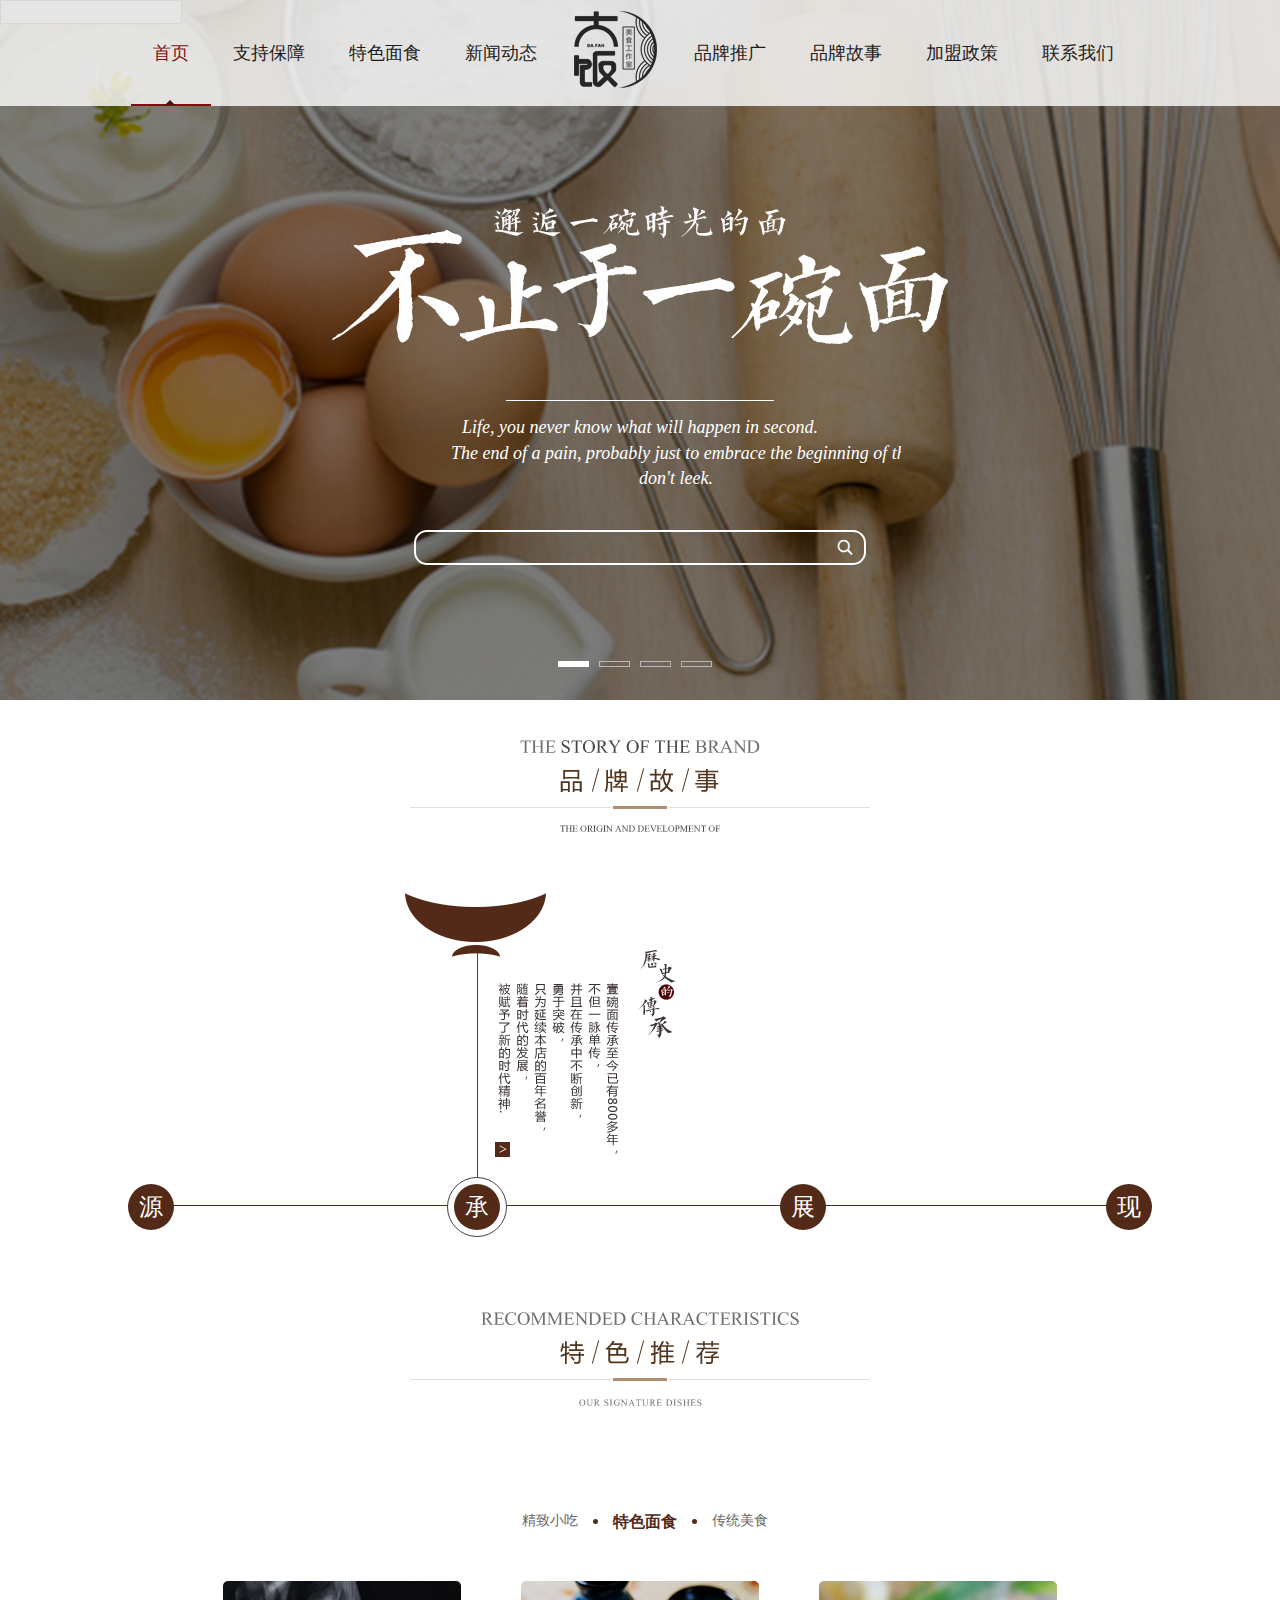
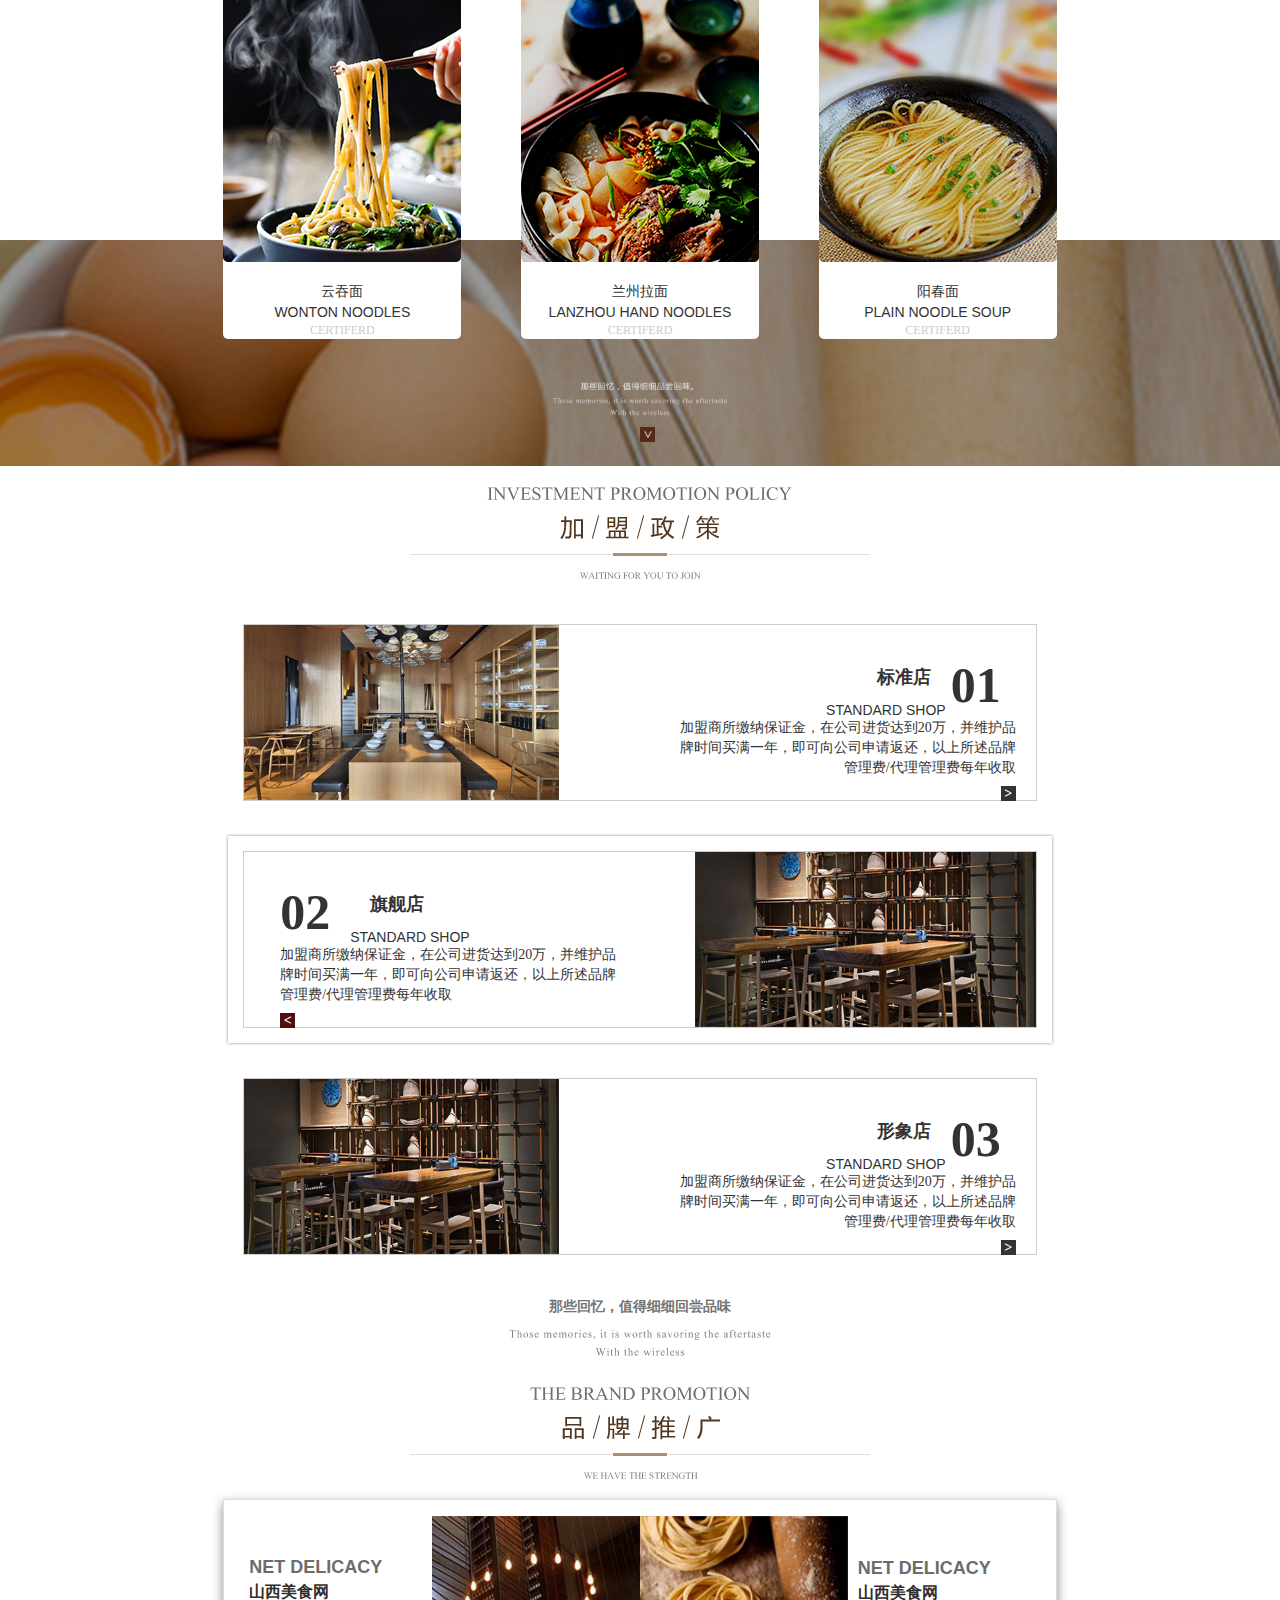
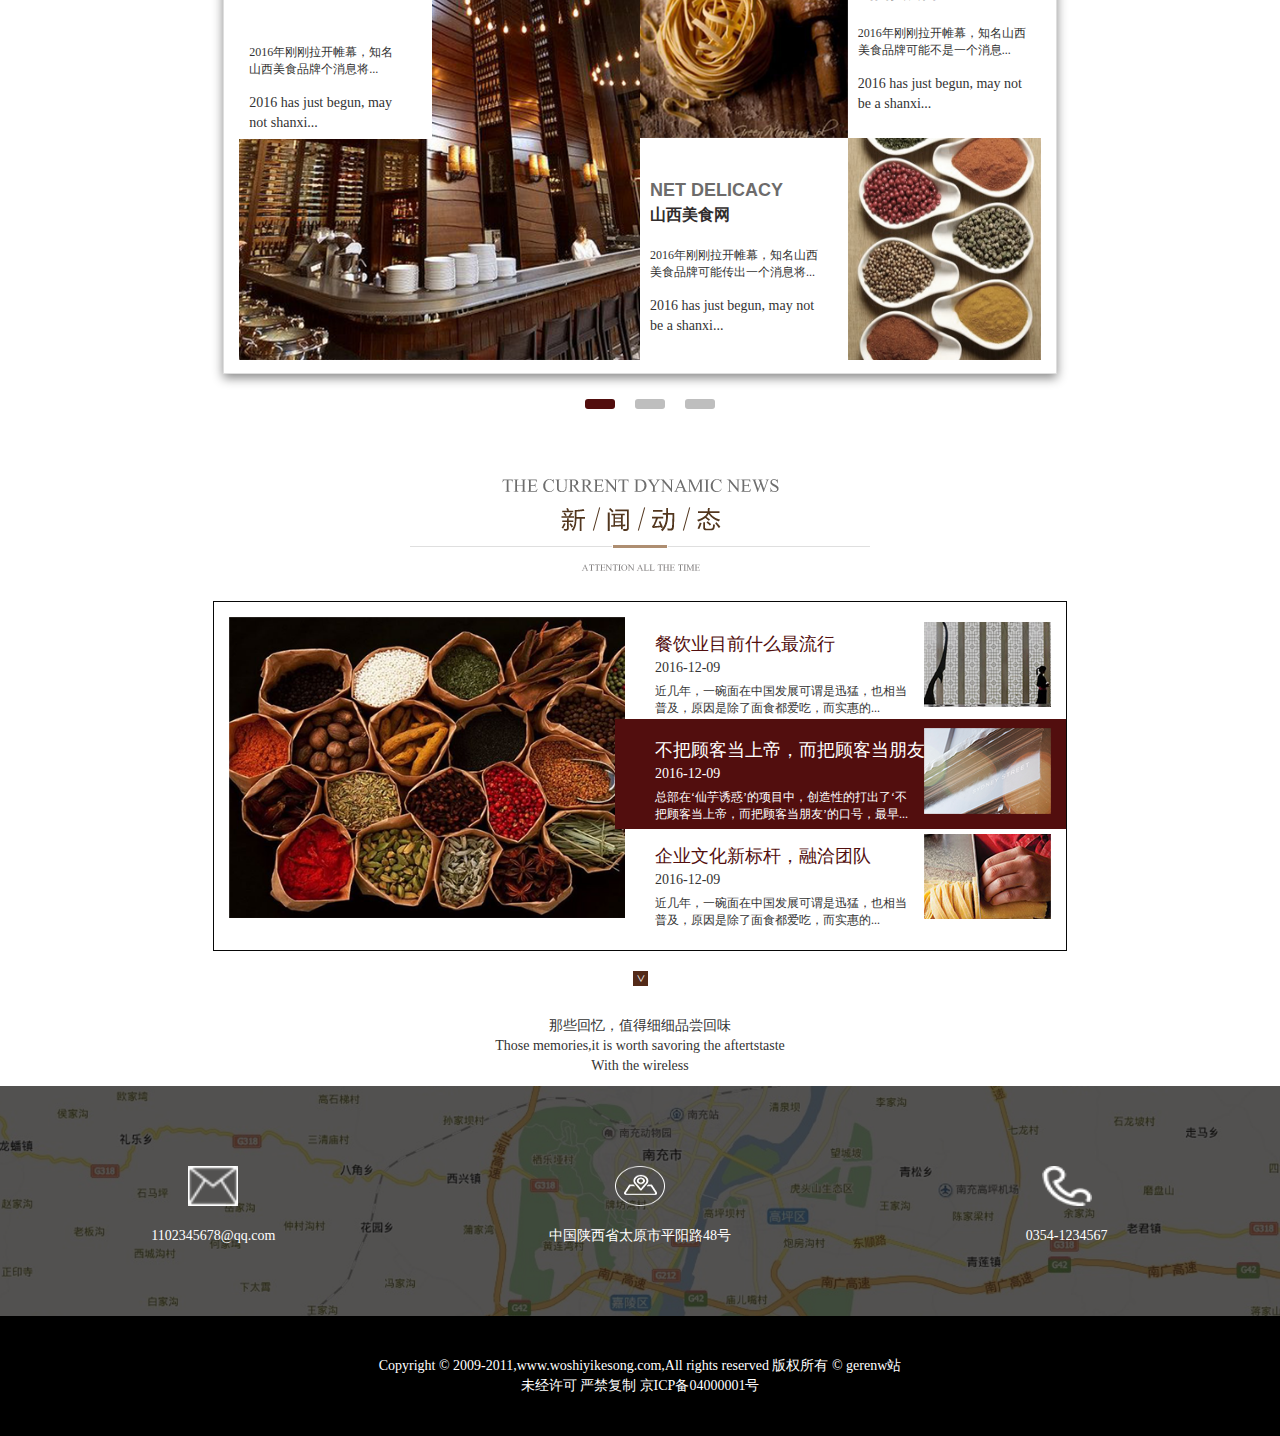
==== index.html @ 31bf8a3a "mm" ====
<!DOCTYPE html>
<html>
	<head>
		<meta charset="UTF-8">
		<title>首页</title>
		<link rel="stylesheet" href="css/bootstrap.css" />
		<link rel="stylesheet" href="css/common.css" />
		<link rel="stylesheet" href="css/qindex.css" />
		<script src='js/jquery.js'></script>
		<script src='js/bootstrap.js'></script>
		<script src='js/qindex.js'></script>
	</head>
	<body>
		<ul>
		    <li>
		        <a class="nav-div-a" href="javascript:;">首页</a>
		    </li>
		    <li>
		        <a class="nav-div-a"  href="javascript:;">支持保障</a>
		    </li>
		    <li>
		        <a href="l-tsms.html" class="nav-div-a" >特色面食</a>
		    </li>
		    <li>
		        <a class="nav-div-a" href="c-xwdt.html">新闻动态</a>
		    </li>
		    <li>
		        <a class="nav-div-a" href="javascript:;">品牌推广</a>
		    </li>
		    <li>
		        <a class="nav-div-a" href="l-ppgh.html">品牌故事</a>
		    </li>
		    <li>
		        <a class="nav-div-a" href="z-join.html">加盟政策</a>
		    </li>
		    <li>
		        <a class="nav-div-a" href="z-connect.html">联系我们</a>
		    </li>
		</ul>
		<div class="container-fluid">
		    <div class="container-fluid backg">
		        <div class="container">
		            <div class="row">
		                <div class="z-nav hidden-xs hidden-sm hidden-md col-lg-12">
		                    <a class="first" href="javascript:;">首页</a>
		                    <a href="javascript:;">支持保障</a>
		                    <a href="l-tsms.html">特色面食</a>
		                    <a href="c-xwdt.html">新闻动态</a>
		                    <img src="img/logo.png" alt=""/>
		                    <a href="javascript:;">品牌推广</a>
		                    <a href="l-ppgh.html">品牌故事</a>
		                    <a href="z-join.html">加盟政策</a>
		                    <a href="z-connect.html">联系我们</a>
		                    <div class="z-angle"></div>
		                </div>
		            </div>
		        </div>
		    </div>
		    <div class="container-fluid backgr hidden-lg">
		            <div class="row">
		                <div class="col-xs-2 col-sm-2 col-md-2 hidden-lg z-img-box">
		                    <img src="img/qbailogo.png" class=" z-nav-1">
		                </div>
		                <div class="col-xs-8 col-sm-8 col-md-8 hidden-lg dingwei" >
		                    <input class="z-nav-2" type="text">
		                    <span class="hidden-lg z-nav-g">&#xe759;</span>
		                </div>
		
		                <div class="col-xs-2 col-sm-2 col-md-2 hidden-lg z-nav-3">&#xe66b;</div>
		            </div>
		        <!--</div>-->
		    </div>
		    <div class="z-banner">
		        <a class="first-two tutu">
		            <!--<img class="qbanner1" src="img/qbanner1.png" alt=""/>-->
		            <div class="zhezhao"></div>
		            <img class="qxiehou" src="img/qxiehou.png" alt=""/>
		            <img class="qzi" src="img/qzi.png" alt=""/>
		            <div class="rect1"></div>
		            <pre class="english1">Life, you never know what will happen in second.
		The end of a pain, probably just to embrace the beginning of the next happiness. Rouzao plus
		don't leek.</pre>
		            <input type="text"/>
		            <span></span>
		        </a>
		        <a class="tutu">
		            <!--<img class="qbanner1" src="img/qbanner1.png" alt=""/>-->
		            <div class="zhezhao"></div>
		            <img class="qxiehou" src="img/qxiehou.png" alt=""/>
		            <img class="qzi" src="img/qzi.png" alt=""/>
		            <div class="rect1"></div>
		            <pre class="english1">Life, you never know what will happen in second.
		The end of a pain, probably just to embrace the beginning of the next happiness. Rouzao plus
		don't leek.</pre>
		        </a>
		        <a class="tutu">
		            <!--<img class="qbanner1" src="img/qbanner1.png" alt=""/>-->
		            <div class="zhezhao"></div>
		            <img class="qxiehou" src="img/qxiehou.png" alt=""/>
		            <img class="qzi" src="img/qzi.png" alt=""/>
		            <div class="rect1"></div>
		            <pre class="english1">Life, you never know what will happen in second.
		The end of a pain, probably just to embrace the beginning of the next happiness. Rouzao plus
		don't leek.</pre>
		        </a>
		        <a class="tutu">
		            <!--<img class="qbanner1" src="img/qbanner1.png" alt=""/>-->
		            <div class="zhezhao"></div>
		            <img class="qxiehou" src="img/qxiehou.png" alt=""/>
		            <img class="qzi" src="img/qzi.png" alt=""/>
		            <div class="rect1"></div>
		            <pre class="english1">Life, you never know what will happen in second.
		The end of a pain, probably just to embrace the beginning of the next happiness. Rouzao plus
		don't leek.</pre>
		        </a>
		        <div class=" hidden-xs hidden-sm hidden-md dingwei1" >
		            <input class="z-nav-4" type="text">
		            <span class=" z-nav-s">&#xe759;</span>
		        </div>
		        <a class="diandian">
		            <div class="first-one changtiao"></div>
		            <div class="changtiao"></div>
		            <div class="changtiao"></div>
		            <div class="changtiao"></div>
		        </a>
		    </div>
		</div>
		
		
		
		<div class="container-fluid">
			<div class="row">
				<div class="bg hidden-md hidden-sm hidden-xs">
					<img src="img/qkabg.png" alt="" />
				</div>
			</div>
			<div class="row">
				<div class="pingpai">
					<img src="img/qpingpai.png" alt="" />
					<div class="line"></div>
					<ul class='zi'>
						<li><span>源</span></li>
						<li class="first"><span>承</span></li>
						<li><span>展</span></li>
						<li id='two'><span>现</span></li>
					</ul>
					<ul class="smallzi">
						<li>
							<div></div>
							<p>起源</p>
						</li>
						<li class='first'>
							<div></div>
							<p>传承</p>
						</li>
						<li>
							<div></div>
							<p>发展</p>
						</li>
						<li id='oo'>
							<div></div>
							<p>现代</p>
						</li>
					</ul>
				</div>
			</div>
			<div class="row">
				<div class="tese col-lg-12 col-xs-12 col-md-12 col-sm-12 ">
					<img src="img/qtese.png" alt="" />
					<ul class='mian main1 col-xs-6 col-xs-offset-3 col-md-7 col-md-offset-3 col-sm-9 col-sm-offset-3 hidden-lg'>
						<li class='mm'>精致小吃</li>
						<li class='dd'></li>
						<li class='mm first'>特色面食</li>
						<li class='dd'></li>
						<li class='mm'>传统美食</li>
					</ul>
					<ul class='mian main2 hidden-md hidden-sm hidden-xs col-lg-5 col-lg-offset-4'>
						<li class='mm'>精致小吃</li>
						<li class='dd'></li>
						<li class='mm first'>特色面食</li>
						<li class='dd'></li>
						<li class='mm'>传统美食</li>
					</ul>
					<div class="row check check1 col-xs-12 col-md-12 col-sm-12 hidden-lg">
						<ul class='boxmian'>
							<li>
								<img src="img/qyang.png" alt="" />
								<p>阳春面</p>
								<p>PLAIN NOODLE SOUP</p>
								<p class='hidden-xs hidden-sm hidden-md'>CERTIFERD</p>
							</li>
							<li>
								<img src="img/qkapian2.png" alt="" />
								<p>兰州拉面</p>
								<p>LANZHOU HAND NOODLES</p>
								<p class='hidden-xs hidden-sm hidden-md'>CERTIFERD</p>
							</li>
							<li>
								<img src="img/qka3.png" alt="" />
								<p>云吞面</p>
								<p>WONTON NOODLES</p>
								<p class='hidden-xs hidden-sm hidden-md'>CERTIFERD</p>
							</li>
						</ul>
						<ul class='boxmian first'>
							<li>
								<img src="img/qka3.png" alt="" />
								<p>云吞面</p>
								<p>WONTON NOODLES</p>
								<p class='hidden-xs hidden-sm hidden-md'>CERTIFERD</p>
							</li>
							<li>
								<img src="img/qkapian2.png" alt="" />
								<p>兰州拉面</p>
								<p>LANZHOU HAND NOODLES</p>
								<p class='hidden-xs hidden-sm hidden-md'>CERTIFERD</p>
							</li>
							<li>
								<img src="img/qyang.png" alt="" />
								<p>阳春面</p>
								<p>PLAIN NOODLE SOUP</p>
								<p class='hidden-xs hidden-sm hidden-md'>CERTIFERD</p>
								
							</li>
						</ul>
						<ul class='boxmian'>
							<li>
								<img src="img/qkapian2.png" alt="" />
								<p>兰州拉面</p>
								<p>LANZHOU HAND NOODLES</p>
								<p class='hidden-xs hidden-sm hidden-md'>CERTIFERD</p>
							</li>
							<li>
								<img src="img/qyang.png" alt="" />
								<p>阳春面</p>
								<p>PLAIN NOODLE SOUP</p>
								<p class='hidden-xs hidden-sm hidden-md'>CERTIFERD</p>
								
							</li>
							<li>
								<img src="img/qka3.png" alt="" />
								<p>云吞面</p>
								<p>WONTON NOODLES</p>
								<p class='hidden-xs hidden-sm hidden-md'>CERTIFERD</p>
							</li>
						</ul>
					</div>
					<div class="row check check2 hidden-md hidden-sm hidden-xs col-lg-8 col-lg-offset-2">
						<ul class='boxmian'>
							<li>
								<img src="img/qyang.png" alt="" />
								<p>阳春面</p>
								<p>PLAIN NOODLE SOUP</p>
								<p class='hidden-xs hidden-sm hidden-md'>CERTIFERD</p>
							</li>
							<li>
								<img src="img/qkapian2.png" alt="" />
								<p>兰州拉面</p>
								<p>LANZHOU HAND NOODLES</p>
								<p class='hidden-xs hidden-sm hidden-md'>CERTIFERD</p>
							</li>
							<li>
								<img src="img/qka3.png" alt="" />
								<p>云吞面</p>
								<p>WONTON NOODLES</p>
								<p class='hidden-xs hidden-sm hidden-md'>CERTIFERD</p>
							</li>
						</ul>
						<ul class='boxmian first'>
							<li>
								<img src="img/qka3.png" alt="" />
								<p>云吞面</p>
								<p>WONTON NOODLES</p>
								<p class='hidden-xs hidden-sm hidden-md'>CERTIFERD</p>
							</li>
							<li>
								<img src="img/qkapian2.png" alt="" />
								<p>兰州拉面</p>
								<p>LANZHOU HAND NOODLES</p>
								<p class='hidden-xs hidden-sm hidden-md'>CERTIFERD</p>
							</li>
							<li>
								<img src="img/qyang.png" alt="" />
								<p>阳春面</p>
								<p>PLAIN NOODLE SOUP</p>
								<p class='hidden-xs hidden-sm hidden-md'>CERTIFERD</p>
								
							</li>
						</ul>
						<ul class='boxmian'>
							<li>
								<img src="img/qkapian2.png" alt="" />
								<p>兰州拉面</p>
								<p>LANZHOU HAND NOODLES</p>
								<p class='hidden-xs hidden-sm hidden-md'>CERTIFERD</p>
							</li>
							<li>
								<img src="img/qyang.png" alt="" />
								<p>阳春面</p>
								<p>PLAIN NOODLE SOUP</p>
								<p class='hidden-xs hidden-sm hidden-md'>CERTIFERD</p>
								
							</li>
							<li>
								<img src="img/qka3.png" alt="" />
								<p>云吞面</p>
								<p>WONTON NOODLES</p>
								<p class='hidden-xs hidden-sm hidden-md'>CERTIFERD</p>
							</li>
						</ul>
					</div>
					<a href="l-tsms.html" class="more more1 hidden-xs hidden-sm hidden-md">></a>
					<a href="l-tsms.html" class="more more2 hidden-lg">></a>
					<p class="hidden-lg pp">那些回忆，值得细细回尝品味</p>
					<img class="hidden-lg" src="img/qjiaying.png" alt="" />
				</div>
			</div>	
			<div class="row">
				<div class="jia">
					<img src="img/qjiamen.png" alt="" />
					<p class="hidden-lg">标准店 STANDADR SHOP</p>
					<div class="contianer-fluid hidden-lg imgbox1">
				        <img class="z-x-banner first-two" src="img/qjia3.png" alt=""/>
				        <img class="z-x-banner" src="img/qjia1.png" alt=""/>
				        <img class="z-x-banner" src="img/qjia2.png" alt=""/>
				        <img class="z-x-banner" src="img/qjia3.png" alt=""/>
				        <a class="diandian1">
				            <div class="first-one changtiao1"></div>
				            <div class="changtiao1"></div>
				            <div class="changtiao1"></div>
				            <div class="changtiao1"></div>
				        </a>
				    </div>
				    <ul class="box hidden-md hidden-sm hidden-xs col-lg-8 col-lg-offset-2">
				    	<li>
				    		<section>
				    			<img src="img/qjia1.png" alt=""  class="col-lg-5"/>
					    		<div class="col-lg-7">
					    			<span>01</span>
					    			<span>标准店</span>
					    			<span>STANDARD SHOP</span>
					    			<p>加盟商所缴纳保证金，在公司进货达到20万，并维护品牌时间买满一年，即可向公司申请返还，以上所述品牌管理费/代理管理费每年收取</p>
					    			<a href="z-join.html">></a>
					    		</div>
				    		</section>
				    		
				    	</li>
				    	<li class='first'>
				    		<section>
				    			<img src="img/qjia3.png" alt="" />
					    		<div>
					    			<span>02</span>
					    			<span>旗舰店</span>
					    			<span>STANDARD SHOP</span>
					    			<p>加盟商所缴纳保证金，在公司进货达到20万，并维护品牌时间买满一年，即可向公司申请返还，以上所述品牌管理费/代理管理费每年收取</p>
					    			<a href="z-join.html" id='aa'><</a>
					    		</div>
				    		</section>
				    		
				    		
				    	</li>
				    	<li>
				    		<section>
				    			<img src="img/qjia3.png" alt=""   class="col-lg-5"/>
					    		<div class="col-lg-7">
					    			<span>03</span>
					    			<span>形象店</span>
					    			<span>STANDARD SHOP</span>
					    			<p>加盟商所缴纳保证金，在公司进货达到20万，并维护品牌时间买满一年，即可向公司申请返还，以上所述品牌管理费/代理管理费每年收取</p>
					    			<a href="z-join.html">></a>
					    		</div>
				    		</section>
				    		
				    	</li>
				    </ul>
				    <p class="hidden-xs hidden-sm hidden-md pp">那些回忆，值得细细回尝品味</p>
					<img class="hidden-xs hidden-sm hidden-md" src="img/qjiaying.png" alt="" />
				</div>
			</div>
			<div class="row">
				<div class="tui col-xs-12 col-sm-12 col-md-12">
					<img src="img/qtuiguang.png" alt="" />
					<ul class="hidden-xs hidden-sm hidden-md col-lg-8 col-lg-offset-2 list">
						<li>
							<div class="meng first">
								<div class="one">
									<img src="img/qjia2.png" alt="" />
									<div>
										<span>NET DELICACY</span>
										<span>山西美食网</span>
										<p>2016年刚刚拉开帷幕，知名山西美食品牌个消息将...</p>
										<p>2016 has just begun, may not shanxi...</p>
									</div>
								</div>
								<ul class="two">
									<li>
										<img src="img/qping3.png" alt="" />
										<div>
											<span>NET DELICACY</span>
											<span>山西美食网</span>
											<p>2016年刚刚拉开帷幕，知名山西美食品牌可能不是一个消息...</p>
											<p>2016 has just begun, may not be a shanxi...</p>
										</div>
									</li>
									<li>
										<img src="img/qping2.png" alt="" />
										<div>
											<span>NET DELICACY</span>
											<span>山西美食网</span>
											<p>2016年刚刚拉开帷幕，知名山西美食品牌可能传出一个消息将...</p>
											<p>2016 has just begun, may not be a shanxi...</p>
										</div>
									</li>
								</ul>
							</div>
							<div class="meng">
								<div class="one">
									<img src="img/qping1.png" alt="" />
									<div>
										<span>NET DELICACY</span>
										<span>山西美食网</span>
										<p>2016年刚刚拉开帷幕，知名山西美食品牌面传出一个消...</p>
										<p>2016 has just begun, may not be shanxi...</p>
									</div>
								</div>
								<ul class="two">
									<li>
										<img src="img/qjia1.png" alt="" />
										<div>
											<span>NET DELICACY</span>
											<span>山西美食网</span>
											<p>2016年刚刚拉开帷幕，知名山西美食品牌可能不是一碗面山西美食能一碗面传出一...</p>
											<p>2016 has just begun, may not be a cuisinodles cuisine famous...</p>
										</div>
									</li>
									<li>
										<img src="img/qjia3.png" alt="" />
										<div>
											<span>NET DELICACY</span>
											<span>山西美食网</span>
											<p>2016年刚刚拉开帷幕，知名山西美食品牌可能不是一碗面传出一个消息一...</p>
											<p>2016 has just begun, may not be a cuisinodles shanxi famous...</p>
										</div>
									</li>
								</ul>
							</div>
							<div class="meng">
								<div class="one">
									<img src="img/qjia2.png" alt="" />
									<div>
										<span>NET DELICACY</span>
										<span>山西美食网</span>
										<p>2016年刚刚拉开帷幕，知名山西美食品牌个消息将...</p>
										<p>2016 has just begun, may not shanxi...</p>
									</div>
								</div>
								<ul class="two">
									<li>
										<img src="img/qping3.png" alt="" />
										<div>
											<span>NET DELICACY</span>
											<span>山西美食网</span>
											<p>2016年刚刚拉开帷幕，知名山西美食品牌可能不是一个消息...</p>
											<p>2016 has just begun, may not be a shanxi...</p>
										</div>
									</li>
									<li>
										<img src="img/qping2.png" alt="" />
										<div>
											<span>NET DELICACY</span>
											<span>山西美食网</span>
											<p>2016年刚刚拉开帷幕，知名山西美食品牌可能传出一个消息将...</p>
											<p>2016 has just begun, may not be a shanxi...</p>
										</div>
									</li>
								</ul>
							</div>
						</li>
					</ul>
					<ul class="circle hidden-xs hidden-sm hidden-md">
						<li class='first'></li>
						<li></li>
						<li></li>
					</ul>
					<ul class="mei hidden-lg">
						<li>
							<img src="img/qping1.png" alt="" />
							<span>NET DELICACY</span>
							<span>山西美食网</span>
							<p>2016年刚刚拉开帷幕，知名山西美食品牌可能不是一碗面传出一个消息将名山西美食品牌可能不是一碗面传出一名山西美食品牌可能不是一碗面传出一...</p>
							<p>2016 has just begun, may not be a noodles shanxi cuisine famousmay not be a noodles shanxi cuisine famousmay not be a noodles shanxi cuisine famous...</p>
						</li>
						<li>
							<img src="img/qping2.png" alt="" />
							<span>NET DELICACY</span>
							<span>山西美食网</span>
							<p>2016年刚刚拉开帷幕，知名山西美食品牌可能不是一碗面传出一个消息将名山西美食品牌可能不是一碗面传出一名山西美食品牌可能不是一碗面传出一...</p>
							<p>2016 has just begun, may not be a noodles shanxi cuisine famousmay not be a noodles shanxi cuisine famousmay not be a noodles shanxi cuisine famous...</p>
						</li>
						<li>
							<img src="img/qping3.png" alt="" />
							<span>NET DELICACY</span>
							<span>山西美食网</span>
							<p>2016年刚刚拉开帷幕，知名山西美食品牌可能不是一碗面传出一个消息将名山西美食品牌可能不是一碗面传出一名山西美食品牌可能不是一碗面传出一...</p>
							<p>2016 has just begun, may not be a noodles shanxi cuisine famous newsmay not be a noodles shanxi cuisine famous...</p>
						</li>
					</ul>
				</div>
			</div>
			<div class="row">
					<div class="xin">
						<img src="img/qxin.png" alt="" />
						<section class='hidden-xs hidden-sm hidden-md col-lg-8 col-lg-offset-2'>
							<img src="img/qxin1.png" alt="" class="col-lg-6" />
							<ul class="col-lg-6">
								<li>
									<p>餐饮业目前什么最流行</p>
									<span>2016-12-09</span>
									<p>近几年，一碗面在中国发展可谓是迅猛，也相当普及，原因是除了面食都爱吃，而实惠的...</p>
									<img src="img/qxin2.png" alt="" />
								</li>
								<li class='first'>
									<p>不把顾客当上帝，而把顾客当朋友</p>
									<span>2016-12-09</span>
									<p>总部在‘仙芋诱惑’的项目中，创造性的打出了‘不把顾客当上帝，而把顾客当朋友’的口号，最早...</p>
									<img src="img/qxin3.png" alt="" />
								</li>
								<li>
									<p>企业文化新标杆，融洽团队</p>
									<span>2016-12-09</span>
									<p>近几年，一碗面在中国发展可谓是迅猛，也相当普及，原因是除了面食都爱吃，而实惠的...</p>
									<img src="img/qxin4.png" alt="" />
								</li>
							</ul>
						</section>
						<a href="c-xwdt.html" class="more hidden-xs hidden-sm hidden-md">></a>
						<p class='hidden-xs hidden-sm hidden-md '>那些回忆，值得细细品尝回味</p>
						<p class='hidden-xs hidden-sm hidden-md '>Those memories,it is worth savoring the aftertstaste </p>
						<p class='hidden-xs hidden-sm hidden-md '>With the wireless</p>
						<span class='hidden-lg col-xs-12'>不把顾客当上帝，而把顾客当朋友</span>
						<div class="imgboxa hidden-lg col-xs-12">
							<img src="img/qxin2.png" alt="" class="col-xs-4">
							<img src="img/qxin3.png" alt="" class="col-xs-4"/>
							<img src="img/qxin4.png" alt="" class="col-xs-4"/>
						</div>
						<span class='hidden-lg'>查看更多<a href="c-xwdt.html">></a></span>
					</div>
				</div>
			<div class="row continer-fluid">
				<ul class="lianxi hidden-md hidden-sm hidden-xs">
					<li class='col-lg-4'>
						<img src="img/qyou.png" alt="" />
						<p>1102345678@qq.com</p>
					</li>
					<li class='col-lg-4'>
						<img src="img/qdixhi.png" alt="" />
						<p>中国陕西省太原市平阳路48号</p>
					</li>
					<li class='col-lg-4'>
						<img src="img/qdianhua.png" alt="" />
						<p>0354-1234567</p>
					</li>
				</ul>
				<ul class="lianxi hidden-lg bb">
					<li class='col-xs-12'>
						<img src="img/qyou.png" alt="" />
						<p>1102345678@qq.com</p>
					</li>
					<li class='col-xs-12'>
						<img src="img/qdixhi.png" alt="" />
						<p>中国陕西省太原市平阳路48号</p>
					</li>
					<li class='col-xs-12'>
						<img src="img/qdianhua.png" alt="" />
						<p>0354-1234567</p>
					</li>
				</ul>
			</div>
			<footer class="continer-fluid hidden-xs hidden-sm hidden-md">
			    <div class="row">
			        <div class="footer col-lg-12">
			            <p class="footer-bottom">Copyright © 2009-2011,www.woshiyikesong.com,All rights reserved  版权所有 © gerenw站</br>
			                未经许可 严禁复制   京ICP备04000001号
			            </p>
			        </div>
			    </div>
			</footer>
			<footer class="continer-fluid hidden-lg">
			    <div class="row">
			        <div class="footer col-xs-12 col-sm-12 col-md-12">
			            <p class="footer-bottom">Copyright © 2009-2011,www.woshiyikesong.com,All rights reserved  版权所有 ©</br>
			                gerenw站</br>
			                未经许可 严禁复制   京ICP备04000001号 </p>
			        </div>
			    </div>
			</footer>
		</div>
		
	</body>
</html>
---- css/common.css ----
body,ul,li,ol,h1,h2,h3,h4,h5,h6,p,pre,input,form,dl,dt,dd{
	margin: 0;
	padding: 0;
	list-style: none;
}
a {
	text-decoration: none;
}
* {
	box-sizing: border-box;
}
img{
	border: 0;
}
---- css/qindex.css ----
@charset "UTF-8";
* {
  font-family: "微软雅黑"; }

body > div:first-of-type {
  height: 700px; }

.backg {
  background: rgba(255, 255, 255, 0.8);
  position: absolute;
  left: 0;
  top: 0;
  z-index: 100;
  width: 100%; }

.z-nav {
  height: 106px;
  padding-left: 76px;
  padding-right: 76px;
  margin: 0 auto; }

.z-nav a {
  font-size: 18px;
  height: 106px;
  line-height: 106px;
  display: block;
  float: left;
  padding-left: 22px;
  padding-right: 22px;
  color: #1d1c1c; }

.z-nav a:first-child {
  color: #820e0e;
  border-bottom: 2px solid #820e0e;
  box-sizing: border-box; }

.z-nav a:hover {
  text-decoration: none;
  color: #820e0e;
  border-bottom: 2px solid #820e0e;
  box-sizing: border-box; }

.z-nav img {
  display: block;
  float: left;
  text-align: center;
  margin-top: 11px;
  padding-left: 15px;
  padding-right: 15px; }

.z-nav .z-angle {
  position: absolute;
  left: 110px;
  bottom: 1px;
  border: 5px solid transparent;
  border-bottom: 5px solid #520e0e; }

.z-banner {
  position: absolute;
  width: 100%;
  height: 700px;
  overflow: hidden;
  top: 0;
  left: 0; }

.z-banner .tutu {
  position: absolute;
  left: 0;
  top: 0;
  opacity: 0;
  transition: opacity .5s;
  width: 100%;
  height: 100%;
  display: block; }

.z-banner a:nth-child(1) {
  background-image: url(../img/qbanner1.png);
  background-size: cover;
  background-position: center center; }

.z-banner a:nth-child(2) {
  background-image: url(../img/qbanner2.png);
  background-size: cover;
  background-position: center center; }

.z-banner a:nth-child(3) {
  background-image: url(../img/qbanner3.png);
  background-size: cover;
  background-position: center center; }

.z-banner a:nth-child(4) {
  background-image: url(../img/qbanner4.png);
  background-size: cover;
  background-position: center center; }

.z-banner .first-two {
  opacity: 1; }

.z-banner .tutu .zhezhao {
  width: 100%;
  height: 100%;
  position: absolute;
  left: 0;
  top: 0;
  background: rgba(0, 0, 0, 0.5); }

.z-banner .tutu .qxiehou {
  position: absolute;
  left: 50%;
  top: 206px;
  margin-left: -146px; }

.z-banner .tutu .qzi {
  position: absolute;
  left: 50%;
  top: 230px;
  margin-left: -308px; }

.z-banner .tutu .rect1 {
  width: 268px;
  height: 1px;
  position: absolute;
  left: 50%;
  top: 400px;
  margin-left: -134px;
  background: white; }

.z-banner .tutu .english1 {
  width: 522px;
  height: auto;
  text-align: center;
  position: absolute;
  left: 50%;
  top: 415px;
  margin-left: -261px;
  color: white;
  font-family: "Kokila";
  background: transparent;
  border: 0;
  font-style: italic;
  font-size: 18px; }

.diandian {
  width: 164px;
  height: 6px;
  position: absolute;
  left: 50%;
  margin-left: -82px;
  bottom: 33px; }

.diandian .changtiao {
  width: 31px;
  height: 100%;
  float: left;
  margin-right: 10px;
  box-sizing: border-box;
  border: 1px solid #b9b9b9; }

.diandian .first-one {
  background: white;
  border: 0; }

@font-face {
  font-family: 'iconfont';
  src: url("iconfont.eot");
  src: url("../icon/iconfont.eot?#iefix") format("embedded-opentype"), url("../icon/iconfont.woff") format("woff"), url("../icon/iconfont.ttf") format("truetype"), url("../icon/iconfont.svg#iconfont") format("svg"); }

.backgr {
  background: rgba(0, 0, 0, 0.8);
  position: absolute;
  left: 0;
  top: 0;
  z-index: 100;
  width: 100%;
  height: 106px; }

.z-img-box {
  text-align: center; }

.z-nav-1 {
  width: 87px;
  height: 87px;
  margin-top: 10px;
  margin-right: 0px; }

.dingwei {
  position: relative;
  margin-top: 35px;
  height: 35px; }

.z-nav-2 {
  width: 100%;
  height: 100%;
  background: transparent;
  border-radius: 13px;
  outline: 0;
  border: 2px solid white; }

.z-nav-g {
  font-family: "iconfont";
  color: white;
  position: absolute;
  right: 27px;
  top: 8px;
  font-weight: bold; }

.z-nav-3 {
  font-family: "iconfont";
  color: white;
  font-size: 30px;
  font-weight: bold;
  margin-top: 35px;
  box-sizing: border-box;
  text-align: center;
  cursor: pointer; }

.dingwei1 {
  position: relative;
  left: 50%;
  top: 530px;
  width: 452px;
  margin-left: -226px; }

.z-nav-4 {
  width: 452px;
  height: 35px;
  background: transparent;
  border-radius: 13px;
  outline: 0;
  border: 2px solid white; }

.z-nav-s {
  font-family: "iconfont";
  color: white;
  position: absolute;
  right: 14px;
  top: 9px;
  font-weight: bold;
  z-index: 100; }

.buhuadong {
  width: 100%;
  height: 100%;
  overflow: hidden; }

body > ul {
  position: absolute;
  top: 106px;
  left: 0;
  width: 100%;
  height: 100%;
  background: rgba(0, 0, 0, 0.8);
  z-index: 1000;
  display: none;
  padding: 0 50px;
  box-sizing: border-box; }

body > ul > li {
  border-bottom: 1px solid #666;
  font-size: 12px;
  height: auto;
  overflow: hidden;
  opacity: 0;
  transform: scale(1.1);
  transition: opacity .35s ease-out,transform .35s ease-out; }

.chuxian {
  opacity: 1;
  transform: none; }

body > ul > li:nth-child(1) {
  transition-delay: 200ms; }

body > ul > li:nth-child(2) {
  transition-delay: 250ms; }

body > ul > li:nth-child(3) {
  transition-delay: 300ms; }

body > ul > li:nth-child(4) {
  transition-delay: 350ms; }

body > ul > li:nth-child(5) {
  transition-delay: 400ms; }

body > ul > li:nth-child(6) {
  transition-delay: 450ms; }

body > ul > li:nth-child(7) {
  transition-delay: 500ms; }

body > ul > li:nth-child(8) {
  transition-delay: 550ms; }

a[class="nav-div-a"] {
  padding: 0 10px;
  height: 44px;
  display: inline-block;
  color: white;
  font-size: 14px;
  line-height: 44px; }

.span {
  float: right;
  font-size: 20px; }

.pingpai {
  width: 100%;
  height: 502px;
  margin: 40px auto;
  position: relative; }
  .pingpai img:nth-child(1) {
    margin: 0 auto;
    display: block;
    margin-bottom: 105px; }
  .pingpai img:nth-child(2) {
    margin-left: 27.49%; }
  .pingpai img:nth-child(3) {
    margin-bottom: 50px;
    margin-left: 20px; }
  .pingpai .more {
    display: none; }
  .pingpai .line {
    width: 100%;
    height: 0;
    border-bottom: 1px solid #434343;
    position: absolute;
    top: 465px;
    left: 0;
    z-index: -5; }
  .pingpai .zi {
    display: none; }
  .pingpai > .smallzi {
    width: 80%;
    height: 90px;
    text-align: justify;
    position: absolute;
    top: 449px;
    left: 6.5%; }
    .pingpai > .smallzi > li {
      width: 30px;
      height: auto;
      display: inline-block;
      position: relative; }
      .pingpai > .smallzi > li > div {
        width: 30px;
        height: 30px;
        border-radius: 50%;
        background: #434343;
        z-index: 3; }
      .pingpai > .smallzi > li > p {
        width: 30px;
        color: #434343;
        font-size: 16px;
        font-weight: bold;
        text-align: center;
        padding-top: 5px; }
    .pingpai > .smallzi > li.first > div::before {
      content: "";
      display: block;
      width: 40px;
      height: 40px;
      border-radius: 50%;
      border: 1px solid #434343;
      position: absolute;
      top: -5px;
      left: -5px;
      background: #fff;
      z-index: -1; }
    .pingpai > .smallzi > li.first > div::after {
      content: "";
      display: block;
      width: 178px;
      height: 204px;
      position: absolute;
      bottom: 95px;
      left: 95%;
      background-image: url(../img/qlishi.png);
      background-size: cover;
      z-index: -1; }
    .pingpai > .smallzi li.first#oo > div::after {
      content: "";
      display: block;
      width: 178px;
      height: 204px;
      position: absolute;
      bottom: 80px;
      left: -576%;
      background-image: url(../img/qlishi.png);
      background-size: cover;
      z-index: -1; }
    .pingpai > .smallzi li.first::before {
      content: "";
      display: block;
      width: 141px;
      height: 64px;
      position: absolute;
      bottom: 300px;
      left: -182%;
      background-image: url(../img/qwan.png);
      background-size: cover;
      z-index: -1; }
    .pingpai > .smallzi li.first::after {
      content: "";
      display: block;
      width: 1px;
      height: 224px;
      position: absolute;
      bottom: 107%;
      left: 50%;
      background: #434343;
      z-index: -1; }
    .pingpai > .smallzi > #a2 {
      border-left: 5px solid #fff;
      border-right: 3px solid #fff;
      border-radius: 50%; }
  .pingpai > .smallzi::after {
    content: "";
    display: inline-block;
    width: 100%;
    font-size: 0; }

.tese {
  margin: 30px auto;
  height: 715px;
  position: relative; }
  .tese img:nth-child(1) {
    margin: 0 auto;
    display: block;
    margin-bottom: 105px; }
  .tese .more {
    display: block;
    width: 15px;
    height: 15px;
    background: #532A18;
    text-align: center;
    line-height: 15px;
    color: #fff;
    font-size: 14px;
    font-family: "宋体";
    position: absolute;
    bottom: -15px;
    left: 50%;
    transform: rotateZ(90deg); }
  .tese .more2 {
    top: 650px; }
  .tese p.hidden-lg.pp {
    width: 100%;
    color: #737373;
    position: absolute;
    bottom: 20px;
    left: 0;
    text-align: center;
    font-weight: bold; }
  .tese img.hidden-lg {
    display: block;
    margin: 0 auto;
    padding-top: 25px; }
  .tese > .mian {
    height: 30px;
    margin-bottom: 40px;
    padding-left: 70px; }
    .tese > .mian > li {
      width: auto;
      height: 100%;
      float: left;
      font-size: 24px;
      margin-right: 15px; }
    .tese > .mian .mm {
      color: #666; }
    .tese > .mian .dd {
      width: 5px;
      height: 5px;
      background: #532A18;
      border-radius: 50%;
      margin-top: 16px; }
    .tese > .mian > .first {
      font-size: 26px;
      color: #532A18;
      font-weight: bold; }
  .tese .main2 {
    padding-left: 90px; }
    .tese .main2 > li {
      font-size: 14px;
      margin-right: 15px; }
    .tese .main2 .mm {
      color: #666; }
    .tese .main2 .dd {
      width: 5px;
      height: 5px;
      background: #532A18;
      border-radius: 50%;
      margin-top: 8px; }
    .tese .main2 > .first {
      font-size: 16px;
      color: #532A18;
      font-weight: bold; }
  .tese .check {
    position: relative;
    height: 408px; }
    .tese .check .boxmian {
      display: none;
      width: 100%;
      height: auto;
      text-align: justify;
      position: absolute;
      top: 0;
      left: 0; }
      .tese .check .boxmian > li {
        display: inline-block;
        width: 238px;
        background: #fff;
        border-radius: 5px; }
        .tese .check .boxmian > li img {
          display: block;
          margin-bottom: 20px; }
        .tese .check .boxmian > li > p {
          width: 100%;
          text-align: center;
          color: #333; }
        .tese .check .boxmian > li > p:nth-of-type(2) {
          font-family: helvetica; }
        .tese .check .boxmian > li > p:nth-of-type(3) {
          font-size: 12px;
          color: #ccc; }
    .tese .check .boxmian::after {
      content: "";
      display: inline-block;
      width: 100%;
      font-size: 0; }
    .tese .check ul.boxmian.first {
      display: block; }
    .tese .check .more {
      display: block;
      width: 15px;
      height: 15px;
      background: #532A18;
      text-align: center;
      line-height: 15px;
      color: #fff;
      font-size: 14px;
      font-family: "宋体";
      transform: rotateZ(90deg);
      position: absolute;
      top: 716px;
      left: 49%;
      z-index: 5; }
  .tese .check.check1 p:first-of-type {
    font-weight: bold; }
  .tese .check.hidden-lg {
    margin: 0 auto; }

.jia {
  width: 100%;
  height: 860px;
  position: relative; }
  .jia > img:first-child {
    margin: 30px auto;
    display: block; }
  .jia .imgbox1 {
    position: absolute;
    width: 100%;
    height: 500px;
    overflow: hidden;
    top: 145px;
    left: 0;
    margin-top: 50px; }
  .jia .z-x-banner {
    position: absolute;
    left: 0;
    top: 0;
    opacity: 0;
    transition: opacity .5s;
    width: 100%;
    height: 100%;
    display: block; }
  .jia .imgbox1 .first-two {
    opacity: 1; }
  .jia .diandian1 {
    width: 164px;
    height: 6px;
    position: absolute;
    left: 50%;
    margin-left: -82px;
    bottom: 33px; }
  .jia .diandian1 .changtiao1 {
    width: 31px;
    height: 100%;
    float: left;
    margin-right: 10px;
    box-sizing: border-box;
    border: 1px solid #b9b9b9; }
  .jia .diandian1 .first-one {
    background: white;
    border: 0; }
  .jia p.hidden-lg:first-of-type {
    text-align: center; }
  .jia ul.box {
    height: auto; }
    .jia ul.box > li {
      width: 100%;
      height: 207px;
      padding: 15px;
      margin-bottom: 20px; }
      .jia ul.box > li section > img {
        float: left;
        margin: 0;
        padding-left: 0;
        height: 100%; }
      .jia ul.box > li section {
        width: 100%;
        height: 100%;
        border: 1px solid #ccc; }
      .jia ul.box > li section > div {
        float: right;
        height: 85%;
        width: 55%;
        margin: 15px 0;
        position: relative; }
        .jia ul.box > li section > div span {
          float: right;
          display: inline-block; }
        .jia ul.box > li section > div span:nth-child(1) {
          font-size: 50px;
          font-family: '宋体';
          font-weight: 800;
          padding-right: 20px;
          padding-top: 10px; }
        .jia ul.box > li section > div span:nth-child(2) {
          padding-top: 25px;
          font-size: 18px;
          padding-right: 20px;
          font-weight: bold; }
        .jia ul.box > li section > div span:nth-child(3) {
          font-family: helvetica;
          position: absolute;
          top: 60px;
          right: 90px; }
        .jia ul.box > li section > div p {
          width: 80%;
          position: absolute;
          top: 78px;
          right: 20px;
          text-align: right; }
        .jia ul.box > li section > div > a {
          display: block;
          position: absolute;
          bottom: -12px;
          right: 20px;
          width: 15px;
          height: 15px;
          background: #333;
          font-family: '宋体';
          color: #fff;
          font-size: 14px;
          font-weight: bold;
          text-align: center;
          line-height: 15px; }
    .jia ul.box li:first-child > div, .jia ul.box li:last-child > div {
      border-left: 1px solid #fff; }
    .jia ul.box li:nth-child(2) img {
      float: right;
      width: 43%; }
    .jia ul.box li:nth-child(2) > div {
      width: 53.5%; }
    .jia ul.box li:nth-child(2) span {
      float: left;
      display: inline-block; }
    .jia ul.box li:nth-child(2) span:nth-child(1) {
      padding-left: 20px; }
    .jia ul.box li:nth-child(2) span:nth-child(2) {
      padding-left: 20px; }
    .jia ul.box li:nth-child(2) span:nth-child(3) {
      left: 90px; }
    .jia ul.box li:nth-child(2) p {
      left: 20px;
      text-align: left; }
    .jia ul.box li:nth-child(2) a#aa {
      left: 20px;
      background: #520E0E; }
    .jia ul.box li.first {
      box-shadow: 0 0 3px #888; }
  .jia p.pp {
    width: 100%;
    color: #737373;
    position: absolute;
    bottom: 30px;
    left: 0;
    text-align: center;
    font-weight: bold; }
  .jia p ~ img {
    display: block;
    margin: 0 auto;
    padding-top: 40px; }

.tui {
  width: 100%;
  height: auto; }
  .tui > img:first-child {
    display: block;
    margin: 40px auto 20px; }
  .tui .list {
    height: 475px;
    padding: 0 15px;
    position: relative;
    padding-bottom: 15px;
    border: 1px solid #DEDEDE;
    box-shadow: 0 4px 10px #888; }
    .tui .list li:first-child > .meng {
      display: none;
      width: 100%;
      height: 460px;
      position: absolute;
      top: 0;
      left: 0; }
      .tui .list li:first-child > .meng > .one {
        width: 50%;
        height: 100%;
        float: left; }
        .tui .list li:first-child > .meng > .one > img {
          width: 50%;
          height: 444px;
          position: absolute;
          top: 16px;
          left: 15px;
          z-index: -1; }
        .tui .list li:first-child > .meng > .one > div {
          padding-left: 15px;
          width: 50%;
          height: 224px;
          background: #fff;
          margin-top: 15px; }
          .tui .list li:first-child > .meng > .one > div > span:first-child {
            display: block;
            font-size: 18px;
            font-family: helvetica;
            font-weight: bold;
            padding-top: 40px;
            padding-left: 10px;
            color: #6D6B6B; }
          .tui .list li:first-child > .meng > .one > div > span:last-of-type {
            font-size: 16px;
            padding-left: 10px;
            color: #312D2D;
            font-weight: bold;
            margin-bottom: 40px;
            display: block; }
          .tui .list li:first-child > .meng > .one > div > p {
            padding-left: 10px;
            width: 80%; }
          .tui .list li:first-child > .meng > .one > div > p:first-of-type {
            font-size: 12px;
            margin-bottom: 15px; }
      .tui .list li:first-child > .meng > ul.two {
        width: 50%;
        height: 100%;
        float: left;
        padding-top: 16px; }
        .tui .list li:first-child > .meng > ul.two li {
          width: 100%;
          height: 50%; }
          .tui .list li:first-child > .meng > ul.two li > img {
            height: 100%; }
          .tui .list li:first-child > .meng > ul.two li > div {
            width: 50%;
            height: 100%;
            background: #fff;
            float: left; }
            .tui .list li:first-child > .meng > ul.two li > div > span:first-child {
              display: block;
              font-size: 18px;
              font-family: helvetica;
              font-weight: bold;
              padding-top: 40px;
              padding-left: 10px;
              color: #6D6B6B; }
            .tui .list li:first-child > .meng > ul.two li > div > span:last-of-type {
              font-size: 16px;
              padding-left: 10px;
              color: #312D2D;
              font-weight: bold;
              margin-bottom: 20px;
              display: block; }
            .tui .list li:first-child > .meng > ul.two li > div > p {
              padding-left: 10px;
              width: 90%; }
            .tui .list li:first-child > .meng > ul.two li > div > p:first-of-type {
              font-size: 12px;
              margin-bottom: 15px; }
        .tui .list li:first-child > .meng > ul.two li:first-child > img {
          width: 50%;
          float: left; }
        .tui .list li:first-child > .meng > ul.two li:last-child > img {
          float: right;
          width: 50%;
          padding-right: 15px; }
    .tui .list li:first-child > .meng.first {
      display: block; }
  .tui ul.circle {
    width: 150px;
    height: 10px;
    margin: 520px auto 20px; }
    .tui ul.circle li {
      float: left;
      margin-left: 20px;
      width: 30px;
      height: 100%;
      background: #BEBEBE;
      border-radius: 3px; }
    .tui ul.circle li.first {
      background: #520E0E; }
  .tui .mei {
    border-top: 1px solid #ccc;
    margin: 0 auto; }
    .tui .mei > li {
      border-bottom: 1px solid #ccc;
      width: 100%;
      height: 280px;
      padding: 30px;
      position: relative; }
      .tui .mei > li > img {
        height: 100%;
        width: 219px;
        display: block;
        float: left; }
      .tui .mei > li > span {
        display: block;
        float: left;
        position: absolute;
        left: 270px;
        font-weight: bold;
        color: #520E0E;
        font-size: 24px; }
      .tui .mei > li span:first-of-type {
        top: 24px;
        font-family: helvetica; }
      .tui .mei > li span:last-of-type {
        top: 50px; }
      .tui .mei > li p {
        width: 74%;
        position: absolute;
        left: 270px; }
      .tui .mei > li p:first-of-type {
        top: 115px; }
      .tui .mei > li p:last-of-type {
        top: 170px; }

.xin {
  width: 100%;
  margin: 10px 0; }
  .xin > img {
    margin: 50px auto 30px;
    display: block; }
  .xin section {
    height: 350px;
    border: 1px solid #080808;
    padding: 15px 0;
    margin-bottom: 20px; }
    .xin section > img {
      float: left;
      z-index: -2; }
    .xin section > ul {
      float: left;
      height: 100%; }
      .xin section > ul li {
        width: 100%;
        height: 33.33%;
        position: relative; }
        .xin section > ul li > p {
          font-size: 12px; }
        .xin section > ul li > p:first-child {
          font-size: 18px;
          color: #520E0E;
          padding-top: 15px; }
        .xin section > ul li > p:last-of-type {
          margin-top: 5px;
          width: 66%; }
        .xin section > ul li > img {
          position: absolute;
          top: 5px;
          right: 0px; }
      .xin section > ul li.first > p {
        color: #fff; }
      .xin section > ul li.first > span {
        color: #fff; }
      .xin section > ul li.first:before {
        content: "";
        display: block;
        width: 114%;
        height: 104%;
        position: absolute;
        top: -4px;
        right: -15px;
        background: #520E0E;
        z-index: -1; }
  .xin > .more {
    display: block;
    width: 15px;
    height: 15px;
    background: #532A18;
    text-align: center;
    line-height: 15px;
    color: #fff;
    font-size: 14px;
    font-family: "宋体";
    margin: 400px auto 30px;
    transform: rotateZ(90deg); }
  .xin > p {
    width: 100%;
    text-align: center; }
  .xin > span:first-of-type {
    display: block;
    font-family: "微软雅黑";
    font-size: 28px;
    padding-left: 30px;
    margin-bottom: 20px; }
  .xin > div.imgboxa {
    margin: 10px 0; }
  .xin span:last-child {
    margin-left: 45%;
    font-size: 20px; }
    .xin span:last-child a {
      display: inline-block;
      width: 15px;
      height: 15px;
      background: #520E0E;
      color: #fff;
      text-align: center;
      line-height: 15px;
      font-size: 14px; }

.lianxi {
  height: 230px;
  background-image: url(../img/qbg.png);
  background-size: cover; }
  .lianxi li img {
    display: block;
    margin: 80px auto 20px;
    width: 50px;
    height: 40px; }
  .lianxi li p {
    width: 100%;
    text-align: center;
    color: #fff; }

.lianxi.bb {
  height: 540px; }

.footer {
  height: auto;
  background: black; }

.footer .footer-bottom {
  height: 100%;
  margin: 0 auto;
  text-align: center;
  font-size: 14px;
  font-family: "微软雅黑";
  color: white;
  padding-top: 40px;
  padding-bottom: 40px;
  box-sizing: border-box; }

@media screen and (min-width: 1200px) {
  .pingpai {
    width: 80%;
    height: 502px;
    margin: 40px auto;
    position: relative; }
    .pingpai img:nth-child(1) {
      margin: 0 auto;
      display: block;
      margin-bottom: 105px; }
    .pingpai img:nth-child(2) {
      margin-left: 27%; }
    .pingpai img:nth-child(3) {
      margin-bottom: 50px;
      margin-left: 20px; }
    .pingpai .line {
      width: 100%;
      height: 0;
      border-bottom: 1px solid #532A18;
      position: absolute;
      top: 465px;
      left: 0; }
    .pingpai > .smallzi {
      display: none; }
    .pingpai > .zi {
      display: block;
      width: 100%;
      height: 60px;
      text-align: justify;
      position: absolute;
      top: 444px;
      left: 0; }
      .pingpai > .zi > li {
        width: 46px;
        height: 46px;
        display: inline-block;
        border-radius: 50%;
        background: #532A18;
        text-align: center;
        line-height: 46px;
        color: #fff;
        font-size: 24px;
        position: relative; }
      .pingpai > .zi > li.first .more {
        display: block;
        width: 15px;
        height: 15px;
        background: #532A18;
        text-align: center;
        line-height: 15px;
        color: #fff;
        font-size: 14px;
        font-family: "宋体";
        position: absolute;
        bottom: 73px;
        left: 90%; }
      .pingpai > .zi > li.first > span::before {
        content: "";
        display: block;
        width: 60px;
        height: 60px;
        border-radius: 50%;
        border: 1px solid #434343;
        position: absolute;
        top: -7px;
        left: -7px;
        background: #fff;
        z-index: -1; }
      .pingpai > .zi > li.first > span::after {
        content: "";
        display: block;
        width: 178px;
        height: 204px;
        position: absolute;
        bottom: 76px;
        left: 95%;
        background-image: url(../img/qlishi.png);
        background-size: cover;
        z-index: -1; }
      .pingpai > .zi li.first#two > span::after {
        content: "";
        display: block;
        width: 178px;
        height: 204px;
        position: absolute;
        bottom: 64px;
        left: -395%;
        background-image: url(../img/qlishi.png);
        background-size: cover;
        z-index: -1; }
      .pingpai > .zi li.first#two .more {
        bottom: 70px;
        left: -390%; }
      .pingpai > .zi li.first::before {
        content: "";
        display: block;
        width: 141px;
        height: 64px;
        position: absolute;
        bottom: 273px;
        left: -106%;
        background-image: url(../img/qwan1.png);
        background-size: cover;
        z-index: -1; }
      .pingpai > .zi li.first::after {
        content: "";
        display: block;
        width: 1px;
        height: 224px;
        position: absolute;
        bottom: 116%;
        left: 50%;
        background: #434343;
        z-index: -1; }
    .pingpai > .zi::after {
      content: "";
      display: inline-block;
      width: 100%;
      font-size: 0; }
  div.bg {
    height: auto;
    position: absolute;
    top: 1840px;
    z-index: -1; }
    div.bg img {
      width: 100%; } }
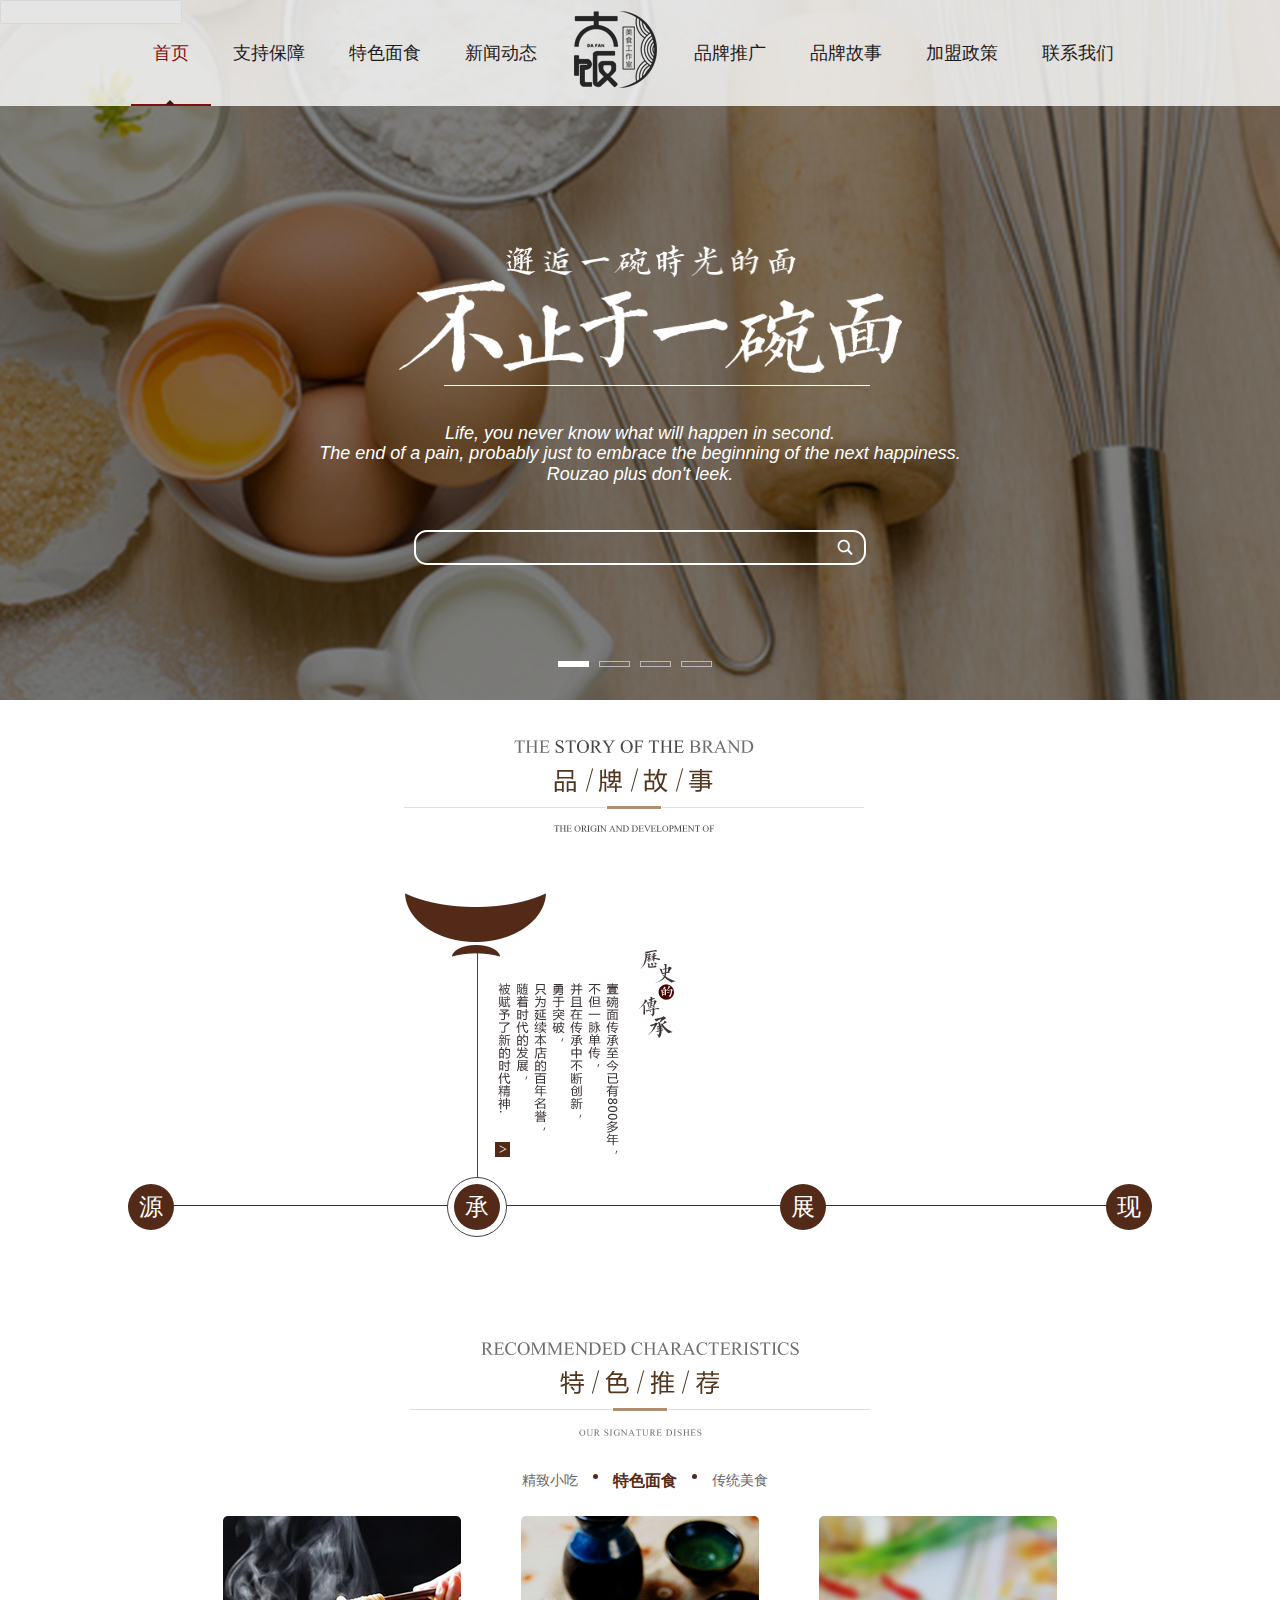
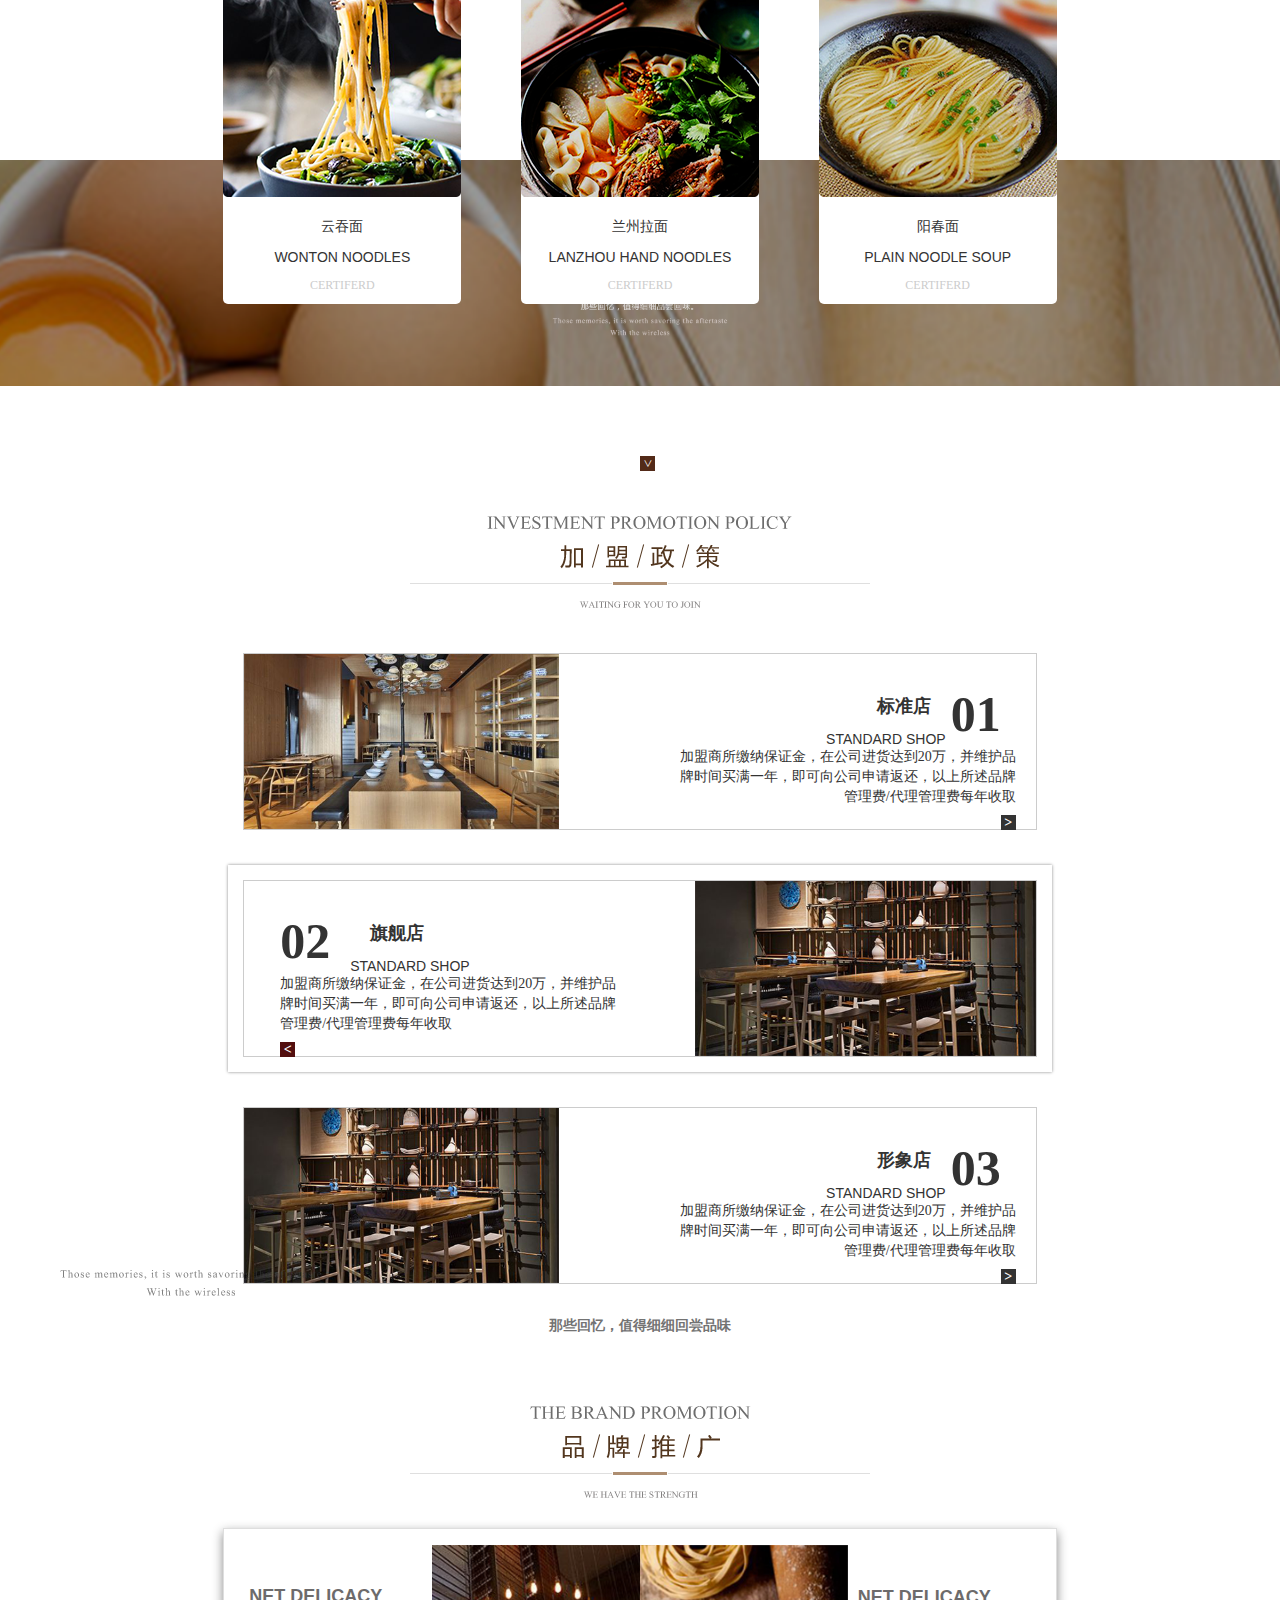
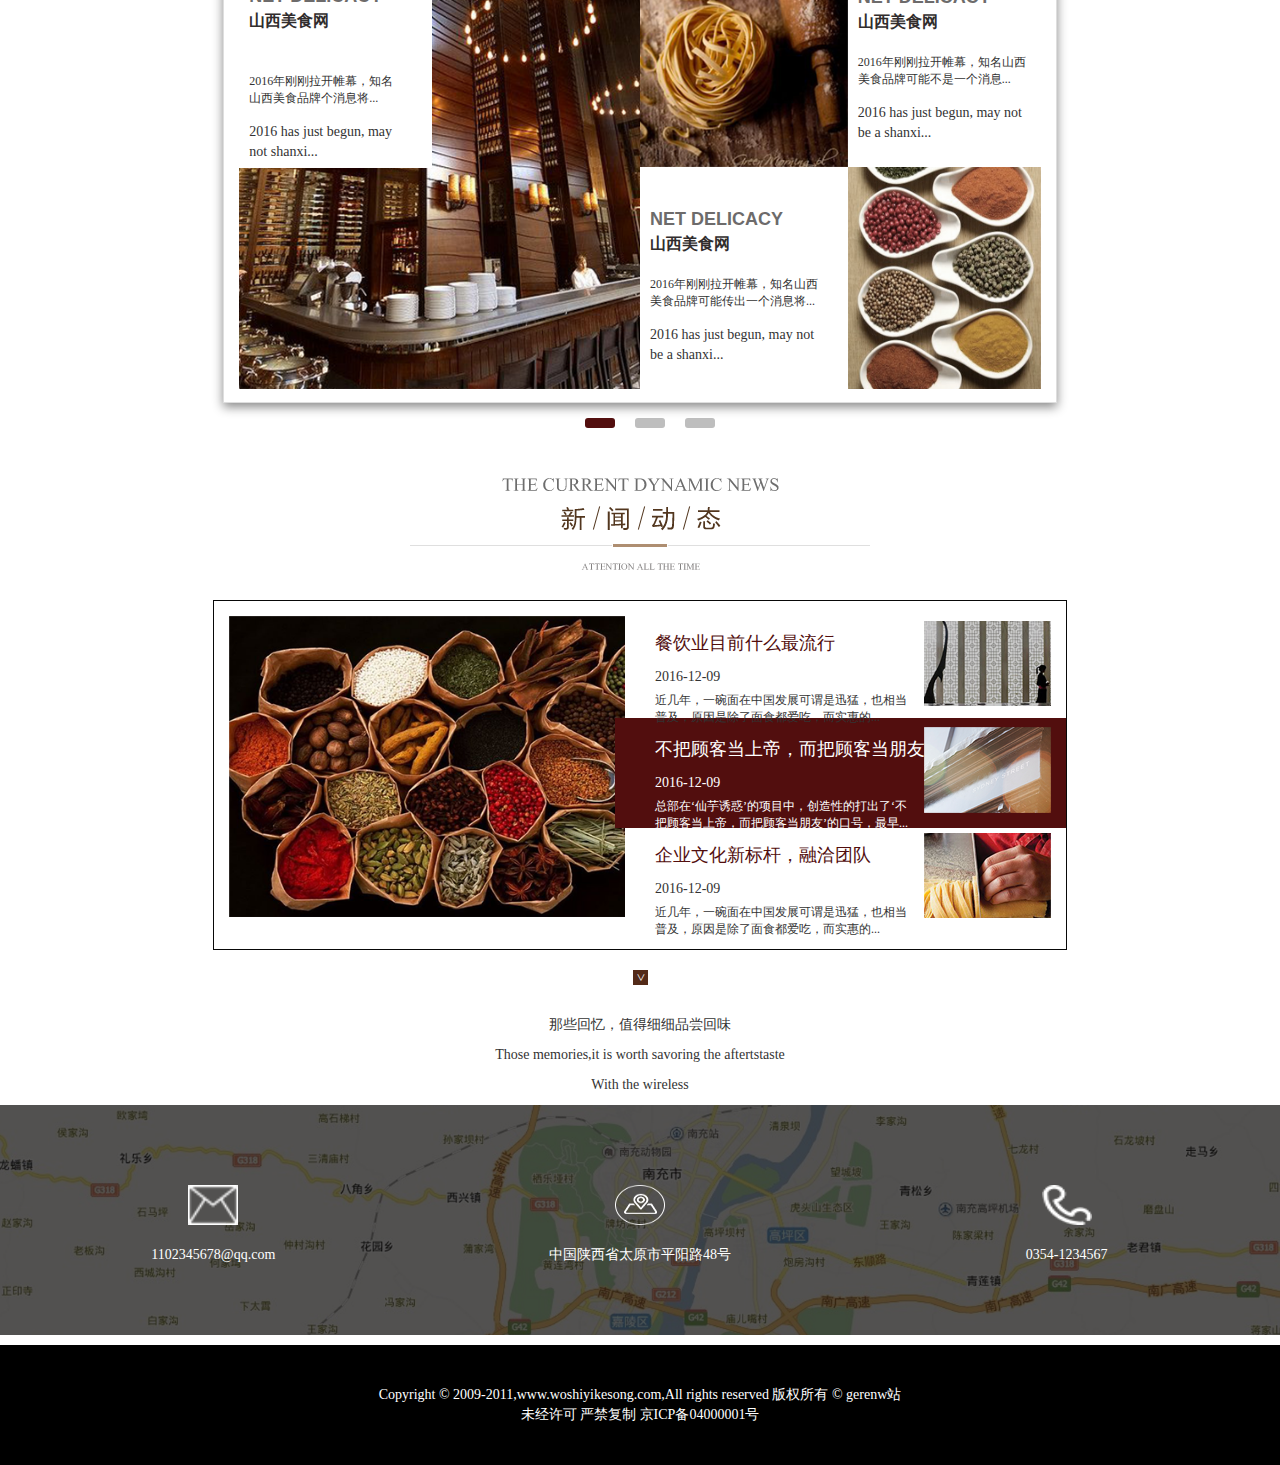
==== commit 66e62f06: "q改" ====
--- a/index.html
+++ b/index.html
@@ -2,6 +2,7 @@
 <html>
 	<head>
 		<meta charset="UTF-8">
+		<meta name="viewport" content="width=device-width, initial-scale=1, maximum-scale=1, user-scalable=no">   
 		<title>首页</title>
 		<link rel="stylesheet" href="css/bootstrap.css" />
 		<link rel="stylesheet" href="css/common.css" />
@@ -57,7 +58,7 @@
 		        </div>
 		    </div>
 		    <div class="container-fluid backgr hidden-lg">
-		            <div class="row">
+		            <div class="row backgro">
 		                <div class="col-xs-2 col-sm-2 col-md-2 hidden-lg z-img-box">
 		                    <img src="img/qbailogo.png" class=" z-nav-1">
 		                </div>
@@ -70,48 +71,50 @@
 		            </div>
 		        <!--</div>-->
 		    </div>
-		    <div class="z-banner">
+		<div class="row hidden-sm hidden-xs hidden-md">
+		    <!--大屏banner-->
+		    <div class="z-banner z-bannerbig hidden-sm hidden-xs hidden-md">
 		        <a class="first-two tutu">
 		            <!--<img class="qbanner1" src="img/qbanner1.png" alt=""/>-->
 		            <div class="zhezhao"></div>
-		            <img class="qxiehou" src="img/qxiehou.png" alt=""/>
-		            <img class="qzi" src="img/qzi.png" alt=""/>
-		            <div class="rect1"></div>
-		            <pre class="english1">Life, you never know what will happen in second.
-		The end of a pain, probably just to embrace the beginning of the next happiness. Rouzao plus
-		don't leek.</pre>
+		            <img class="qxiehou col-lg-3 col-lg-offset-1" src="img/qxiehou.png" alt=""/>
+		            <img class="qzi col-lg-5 col-lg-offset-3 " src="img/qzi.png" alt=""/>
+		            <div class="rect1 col-lg-4 col-lg-offset-2"></div>
+		           	<p class="english1 hidden-xs hidden-md hidden-md col-lg-8 col-lg-offset-2">Life, you never know what will happen in second.</p>
+		            <p class="english1 hidden-xs hidden-md hidden-md col-lg-8 col-lg-offset-2">The end of a pain, probably just to embrace the beginning of the next happiness.</p>
+		            <p class="english1 hidden-xs hidden-md hidden-md col-lg-8 col-lg-offset-2">Rouzao plus don't leek.</p>
 		            <input type="text"/>
 		            <span></span>
 		        </a>
 		        <a class="tutu">
 		            <!--<img class="qbanner1" src="img/qbanner1.png" alt=""/>-->
 		            <div class="zhezhao"></div>
-		            <img class="qxiehou" src="img/qxiehou.png" alt=""/>
-		            <img class="qzi" src="img/qzi.png" alt=""/>
-		            <div class="rect1"></div>
-		            <pre class="english1">Life, you never know what will happen in second.
-		The end of a pain, probably just to embrace the beginning of the next happiness. Rouzao plus
-		don't leek.</pre>
+		            <img class="qxiehou col-lg-3 col-lg-offset-1" src="img/qxiehou.png" alt=""/>
+		            <img class="qzi col-lg-5 col-lg-offset-3" src="img/qzi.png" alt="" />
+		            <div class="rect1 col-lg-4 col-lg-offset-2"></div>
+		           <p class="english1 hidden-xs hidden-md hidden-md col-lg-8 col-lg-offset-2">Life, you never know what will happen in second.</p>
+		            <p class="english1 hidden-xs hidden-md hidden-md col-lg-8 col-lg-offset-2">The end of a pain, probably just to embrace the beginning of the next happiness.</p>
+		            <p class="english1 hidden-xs hidden-md hidden-md col-lg-8 col-lg-offset-2">Rouzao plus don't leek.</p>
 		        </a>
 		        <a class="tutu">
 		            <!--<img class="qbanner1" src="img/qbanner1.png" alt=""/>-->
 		            <div class="zhezhao"></div>
-		            <img class="qxiehou" src="img/qxiehou.png" alt=""/>
-		            <img class="qzi" src="img/qzi.png" alt=""/>
-		            <div class="rect1"></div>
-		            <pre class="english1">Life, you never know what will happen in second.
-		The end of a pain, probably just to embrace the beginning of the next happiness. Rouzao plus
-		don't leek.</pre>
+		            <img class="qxiehou col-lg-3 col-lg-offset-1" src="img/qxiehou.png" alt=""/>
+		            <img class="qzi col-lg-5 col-lg-offset-3" src="img/qzi.png" alt=""/>
+		            <div class="rect1 col-lg-4 col-lg-offset-2"></div>
+		           	<p class="english1 hidden-xs hidden-md hidden-md col-lg-8 col-lg-offset-2">Life, you never know what will happen in second.</p>
+		            <p class="english1 hidden-xs hidden-md hidden-md col-lg-8 col-lg-offset-2">The end of a pain, probably just to embrace the beginning of the next happiness.</p>
+		            <p class="english1 hidden-xs hidden-md hidden-md col-lg-8 col-lg-offset-2">Rouzao plus don't leek.</p>
 		        </a>
 		        <a class="tutu">
 		            <!--<img class="qbanner1" src="img/qbanner1.png" alt=""/>-->
 		            <div class="zhezhao"></div>
-		            <img class="qxiehou" src="img/qxiehou.png" alt=""/>
-		            <img class="qzi" src="img/qzi.png" alt=""/>
-		            <div class="rect1"></div>
-		            <pre class="english1">Life, you never know what will happen in second.
-		The end of a pain, probably just to embrace the beginning of the next happiness. Rouzao plus
-		don't leek.</pre>
+		            <img class="qxiehou col-lg-3 col-lg-offset-1" src="img/qxiehou.png" alt=""/>
+		            <img class="qzi col-lg-5 col-lg-offset-3" src="img/qzi.png" alt=""/>
+		            <div class="rect1 col-lg-4 col-lg-offset-2"></div>
+		            <p class="english1 hidden-xs hidden-md hidden-md col-lg-8 col-lg-offset-2">Life, you never know what will happen in second.</p>
+		            <p class="english1 hidden-xs hidden-md hidden-md col-lg-8 col-lg-offset-2">The end of a pain, probably just to embrace the beginning of the next happiness.</p>
+		            <p class="english1 hidden-xs hidden-md hidden-md col-lg-8 col-lg-offset-2">Rouzao plus don't leek.</p>
 		        </a>
 		        <div class=" hidden-xs hidden-sm hidden-md dingwei1" >
 		            <input class="z-nav-4" type="text">
@@ -125,6 +128,122 @@
 		        </a>
 		    </div>
 		</div>
+		<div class="row hidden-lg hidden-xs">
+		<!--中屏banner-->
+			<div class="z-banner z-bannermidden hidden-lg hidden-xs">
+			        <a class="first-two tutu">
+			            <!--<img class="qbanner1" src="img/qbanner1.png" alt=""/>-->
+			            <div class="zhezhao"></div>
+			            <img class="qxiehou col-md-4 col-md-offset-1" src="img/qxiehou.png" alt=""/>
+			            <img class="qzi col-md-6 col-md-offset-3 col-sm-6 col-sm-offset-2" src="img/qzi.png" alt=""/>
+			            <!--<div class="rect1 col-md-6"></div>-->
+			            <p class="english1 col-md-9 col-md-offset-2 col-sm-8 col-sm-offset-2">Life, you never know what will happen in second.</p>
+			            <p class="english1 col-md-9 col-md-offset-2 col-sm-10 col-sm-offset-1">The end of a pain, probably the beginning of the next happiness.</p>
+			            <p class="english1 col-md-9 col-md-offset-2 col-sm-8 col-sm-offset-2">Rouzao plus don't leek.</p>
+			            <input type="text"/>
+			            <span></span>
+			        </a>
+			        <a class="tutu">
+			            <!--<img class="qbanner1" src="img/qbanner1.png" alt=""/>-->
+			            <div class="zhezhao"></div>
+			            <img class="qxiehou col-md-4 col-md-offset-1" src="img/qxiehou.png" alt=""/>
+			            <img class="qzi col-md-6 col-md-offset-3 col-sm-6 col-sm-offset-2" src="img/qzi.png" alt=""/>
+			            <!--<div class="rect1 col-md-6"></div>-->
+			            <p class="english1 col-md-9 col-md-offset-2 col-sm-8 col-sm-offset-2">Life, you never know what will happen in second.</p>
+			            <p class="english1 col-md-9 col-md-offset-2 col-sm-10 col-sm-offset-1">The end of a pain, probably the beginning of the next happiness.</p>
+			            <p class="english1 col-md-9 col-md-offset-2 col-sm-8 col-sm-offset-2">Rouzao plus don't leek.</p>
+			        </a>
+			        <a class="tutu">
+			            <!--<img class="qbanner1" src="img/qbanner1.png" alt=""/>-->
+			            <div class="zhezhao"></div>
+			           <img class="qxiehou col-md-4 col-md-offset-1" src="img/qxiehou.png" alt=""/>
+			            <img class="qzi col-md-6 col-md-offset-3 col-sm-6 col-sm-offset-2" src="img/qzi.png" alt=""/>
+			            <!--<div class="rect1 col-md-6"></div>-->
+			            <p class="english1 col-md-9 col-md-offset-2 col-sm-8 col-sm-offset-2">Life, you never know what will happen in second.</p>
+			            <p class="english1 col-md-9 col-md-offset-2 col-sm-10 col-sm-offset-1">The end of a pain, probably the beginning of the next happiness.</p>
+			            <p class="english1 col-md-9 col-md-offset-2 col-sm-8 col-sm-offset-2">Rouzao plus don't leek.</p>
+			        </a>
+			        <a class="tutu">
+			            <!--<img class="qbanner1" src="img/qbanner1.png" alt=""/>-->
+			            <div class="zhezhao"></div>
+			            <img class="qxiehou col-md-4 col-md-offset-1" src="img/qxiehou.png" alt=""/>
+			            <img class="qzi col-md-6 col-md-offset-3 col-sm-6 col-sm-offset-2" src="img/qzi.png" alt=""/>
+			            <!--<div class="rect1 col-md-6"></div>-->
+			            <p class="english1 col-md-9 col-md-offset-2 col-sm-8 col-sm-offset-2">Life, you never know what will happen in second.</p>
+			            <p class="english1 col-md-9 col-md-offset-2 col-sm-10 col-sm-offset-1">The end of a pain, probably the beginning of the next happiness.</p>
+			            <p class="english1 col-md-9 col-md-offset-2 col-sm-8 col-sm-offset-2">Rouzao plus don't leek.</p>
+			        </a>
+			        <div class=" hidden-xs hidden-sm hidden-md dingwei1" >
+			            <input class="z-nav-4" type="text">
+			            <span class=" z-nav-s">&#xe759;</span>
+			        </div>
+			        <a class="diandian">
+			            <div class="first-one changtiao"></div>
+			            <div class="changtiao"></div>
+			            <div class="changtiao"></div>
+			            <div class="changtiao"></div>
+			        </a>
+			    </div>
+			</div>
+			<div class="row hidden-sm hidden-md hidden-lg">
+			<!--小屏banner-->
+			 <div class="z-banner z-bannersmall hidden-sm hidden-md hidden-lg">
+			        <a class="first-two tutu">
+			            <!--<img class="qbanner1" src="img/qbanner1.png" alt=""/>-->
+			            <div class="zhezhao"></div>
+			            <img class="qxiehou col-xs-6 col-lg-4 col-lg-offset-1" src="img/qxiehou.png" alt=""/>
+			            <img class="qzi col-xs-10 col-md-6 col-md-offset-3" src="img/qzi.png" alt=""/>
+			            <div class="rect1 col-xs-8"></div>
+			            <p class="english1 hidden-xs ">Life, you never know what will happen in second.</p>
+			            <p class="english1 hidden-xs">The end of a pain, probably just to embrace the beginning of the next happiness.</p>
+			            <p class="english1 hidden-xs">Rouzao plus don't leek.</p>
+			            <input type="text"/>
+			            <span></span>
+			        </a>
+			        <a class="tutu">
+			            <!--<img class="qbanner1" src="img/qbanner1.png" alt=""/>-->
+			            <div class="zhezhao"></div>
+			            <img class="qxiehou col-xs-6 col-lg-4 col-lg-offset-1" src="img/qxiehou.png" alt=""/>
+			            <img class="qzi col-xs-10 col-lg-6 col-lg-offset-2" src="img/qzi.png" alt="" />
+			            <div class="rect1 col-xs-8 "></div>
+			            <!--<p class="english1 hidden-xs">Life, you never know what will happen in second.</p>
+			            <p class="english1 hidden-xs">The end of a pain, probably just to embrace the beginning of the next happiness.</p>
+			            <p class="english1 hidden-xs">Rouzao plus don't leek.</p>-->
+			        </a>
+			        <a class="tutu">
+			            <!--<img class="qbanner1" src="img/qbanner1.png" alt=""/>-->
+			            <div class="zhezhao"></div>
+			            <img class="qxiehou col-xs-6 col-lg-4 col-lg-offset-1" src="img/qxiehou.png" alt=""/>
+			            <img class="qzi col-xs-10 col-lg-6 col-lg-offset-2" src="img/qzi.png" alt=""/>
+			            <div class="rect1 col-xs-8"></div>
+			           	<!--<p class="english1 hidden-xs">Life, you never know what will happen in second.</p>
+			            <p class="english1 hidden-xs">The end of a pain, probably just to embrace the beginning of the next happiness.</p>
+			            <p class="english1 hidden-xs">Rouzao plus don't leek.</p>-->
+			        </a>
+			        <a class="tutu">
+			            <!--<img class="qbanner1" src="img/qbanner1.png" alt=""/>-->
+			            <div class="zhezhao"></div>
+			            <img class="qxiehou col-xs-6 col-lg-4 col-lg-offset-1" src="img/qxiehou.png" alt=""/>
+			            <img class="qzi col-xs-10 col-lg-6 col-lg-offset-2" src="img/qzi.png" alt=""/>
+			            <div class="rect1 col-xs-8"></div>
+			            <p class="english1 hidden-xs">Life, you never know what will happen in second.</p>
+			            <p class="english1 hidden-xs">The end of a pain, probably just to embrace the beginning of the next happiness.</p>
+			            <p class="english1 hidden-xs">Rouzao plus don't leek.</p>
+			        </a>
+			        <div class=" hidden-xs hidden-sm hidden-md dingwei1" >
+			            <input class="z-nav-4" type="text">
+			            <span class=" z-nav-s">&#xe759;</span>
+			        </div>
+			        <a class="diandian">
+			            <div class="first-one changtiao"></div>
+			            <div class="changtiao"></div>
+			            <div class="changtiao"></div>
+			            <div class="changtiao"></div>
+			        </a>
+			    </div>
+			</div>
+		</div>
+	</div>
 		
 		
 		
@@ -136,7 +255,8 @@
 			</div>
 			<div class="row">
 				<div class="pingpai">
-					<img src="img/qpingpai.png" alt="" />
+					<img src="img/qpingpai.png" alt="" class='col-xs-12 hidden-lg hidden-md hidden-sm'/>
+					<img src="img/qpingpai.png" alt="" class='hidden-xs'/>
 					<div class="line"></div>
 					<ul class='zi'>
 						<li><span>源</span></li>
@@ -166,14 +286,17 @@
 			</div>
 			<div class="row">
 				<div class="tese col-lg-12 col-xs-12 col-md-12 col-sm-12 ">
-					<img src="img/qtese.png" alt="" />
-					<ul class='mian main1 col-xs-6 col-xs-offset-3 col-md-7 col-md-offset-3 col-sm-9 col-sm-offset-3 hidden-lg'>
-						<li class='mm'>精致小吃</li>
+					<img src="img/qtese.png" alt=""  class='col-xs-12 hidden-lg hidden-md hidden-sm'/>
+					<img src="img/qtese.png" alt=""  class='hidden-xs'/>
+					<!--小屏-->
+					<ul class=' mian main1 col-xs-12 col-md-7 col-md-offset-4 col-sm-9 col-sm-offset-3 hidden-lg'>
+						<li class='mm col-xs-4'>精致小吃</li>
 						<li class='dd'></li>
-						<li class='mm first'>特色面食</li>
+						<li class='mm first  col-xs-4'>特色面食</li>
 						<li class='dd'></li>
-						<li class='mm'>传统美食</li>
+						<li class='mm  col-xs-4'>传统美食</li>
 					</ul>
+					<!--大屏-->
 					<ul class='mian main2 hidden-md hidden-sm hidden-xs col-lg-5 col-lg-offset-4'>
 						<li class='mm'>精致小吃</li>
 						<li class='dd'></li>
@@ -181,67 +304,177 @@
 						<li class='dd'></li>
 						<li class='mm'>传统美食</li>
 					</ul>
-					<div class="row check check1 col-xs-12 col-md-12 col-sm-12 hidden-lg">
+					<div class="row check check1 col-xs-12 hidden-md hidden-sm hidden-lg">
 						<ul class='boxmian'>
-							<li>
-								<img src="img/qyang.png" alt="" />
-								<p>阳春面</p>
-								<p>PLAIN NOODLE SOUP</p>
-								<p class='hidden-xs hidden-sm hidden-md'>CERTIFERD</p>
-							</li>
-							<li>
-								<img src="img/qkapian2.png" alt="" />
-								<p>兰州拉面</p>
-								<p>LANZHOU HAND NOODLES</p>
-								<p class='hidden-xs hidden-sm hidden-md'>CERTIFERD</p>
-							</li>
-							<li>
-								<img src="img/qka3.png" alt="" />
-								<p>云吞面</p>
-								<p>WONTON NOODLES</p>
-								<p class='hidden-xs hidden-sm hidden-md'>CERTIFERD</p>
+							<li class="col-xs-4">
+								<img src="img/qyang.png" alt="" class='col-xs-12' />
+								<div>
+									<p>阳春面</p>
+									<p class='hidden-xs'>PLAIN NOODLE SOUP</p>
+									<p class='hidden-xs hidden-sm hidden-md'>CERTIFERD</p>
+								</div>
+								
+							</li>
+							<li class="col-xs-4">
+								<img src="img/qkapian2.png" alt="" class='col-xs-12'/>
+								<div>
+									<p>兰州拉面</p>
+									<p class='hidden-xs'>LANZHOU HAND NOODLES</p>
+									<p class='hidden-xs hidden-sm hidden-md'>CERTIFERD</p>
+								</div>
+								
+							</li>
+							<li class="col-xs-4">
+								<img src="img/qka3.png" alt=""  class='col-xs-12'/>
+								<div>
+									<p>云吞面</p>
+									<p class='hidden-xs'>WONTON NOODLES</p>
+									<p class='hidden-xs hidden-sm hidden-md'>CERTIFERD</p>
+								</div>
+								
 							</li>
 						</ul>
 						<ul class='boxmian first'>
-							<li>
-								<img src="img/qka3.png" alt="" />
-								<p>云吞面</p>
-								<p>WONTON NOODLES</p>
-								<p class='hidden-xs hidden-sm hidden-md'>CERTIFERD</p>
-							</li>
-							<li>
-								<img src="img/qkapian2.png" alt="" />
-								<p>兰州拉面</p>
-								<p>LANZHOU HAND NOODLES</p>
-								<p class='hidden-xs hidden-sm hidden-md'>CERTIFERD</p>
-							</li>
-							<li>
-								<img src="img/qyang.png" alt="" />
-								<p>阳春面</p>
-								<p>PLAIN NOODLE SOUP</p>
-								<p class='hidden-xs hidden-sm hidden-md'>CERTIFERD</p>
+							
+							<li class="col-xs-4">
+								<img src="img/qkapian2.png" alt="" class='col-xs-12'/>
+								<div>
+									<p>兰州拉面</p>
+									<p class='hidden-xs'>LANZHOU HAND NOODLES</p>
+									<p class='hidden-xs hidden-sm hidden-md'>CERTIFERD</p>
+								</div>
+								
+							</li>
+							<li class="col-xs-4">
+								<img src="img/qka3.png" alt=""  class='col-xs-12'/>
+								<div>
+									<p>云吞面</p>
+									<p class='hidden-xs'>WONTON NOODLES</p>
+									<p class='hidden-xs hidden-sm hidden-md'>CERTIFERD</p>
+								</div>
+							</li>
+							<li class="col-xs-4">
+								<img src="img/qyang.png" alt="" class='col-xs-12' />
+								<div>
+									<p>阳春面</p>
+									<p class='hidden-xs'>PLAIN NOODLE SOUP</p>
+									<p class='hidden-xs hidden-sm hidden-md'>CERTIFERD</p>
+								</div>
 								
 							</li>
 						</ul>
 						<ul class='boxmian'>
-							<li>
-								<img src="img/qkapian2.png" alt="" />
-								<p>兰州拉面</p>
-								<p>LANZHOU HAND NOODLES</p>
-								<p class='hidden-xs hidden-sm hidden-md'>CERTIFERD</p>
-							</li>
-							<li>
-								<img src="img/qyang.png" alt="" />
-								<p>阳春面</p>
-								<p>PLAIN NOODLE SOUP</p>
-								<p class='hidden-xs hidden-sm hidden-md'>CERTIFERD</p>
-								
-							</li>
-							<li>
-								<img src="img/qka3.png" alt="" />
-								<p>云吞面</p>
-								<p>WONTON NOODLES</p>
-								<p class='hidden-xs hidden-sm hidden-md'>CERTIFERD</p>
+							<li class="col-xs-4">
+								<img src="img/qyang.png" alt="" class='col-xs-12' />
+								<div>
+									<p>阳春面</p>
+									<p class='hidden-xs'>PLAIN NOODLE SOUP</p>
+									<p class='hidden-xs hidden-sm hidden-md'>CERTIFERD</p>
+								</div>
+								
+							</li>
+							
+							<li class="col-xs-4">
+								<img src="img/qka3.png" alt=""  class='col-xs-12'/>
+								<div>
+									<p>云吞面</p>
+									<p class='hidden-xs'>WONTON NOODLES</p>
+									<p class='hidden-xs hidden-sm hidden-md'>CERTIFERD</p>
+								</div>
+							</li>
+							<li class="col-xs-4">
+								<img src="img/qkapian2.png" alt="" class='col-xs-12'/>
+								<div>
+									<p>兰州拉面</p>
+									<p class='hidden-xs'>LANZHOU HAND NOODLES</p>
+									<p class='hidden-xs hidden-sm hidden-md'>CERTIFERD</p>
+								</div>
+								
+							</li>
+						</ul>
+					</div>
+					<div class="row check check3 hidden-xs col- col-md-12 col-sm-12 hidden-lg">
+						<ul class='boxmian'>
+							<li class="col-xs-4">
+								<img src="img/qyang.png" alt="" class='col-xs-12' />
+								<div>
+									<p>阳春面</p>
+									<p class='hidden-xs'>PLAIN NOODLE SOUP</p>
+									<p class='hidden-xs hidden-sm hidden-md'>CERTIFERD</p>
+								</div>
+								
+							</li>
+							<li class="col-xs-4">
+								<img src="img/qkapian2.png" alt="" class='col-xs-12'/>
+								<div>
+									<p>兰州拉面</p>
+									<p class='hidden-xs'>LANZHOU HAND NOODLES</p>
+									<p class='hidden-xs hidden-sm hidden-md'>CERTIFERD</p>
+								</div>
+								
+							</li>
+							<li class="col-xs-4">
+								<img src="img/qka3.png" alt=""  class='col-xs-12'/>
+								<div>
+									<p>云吞面</p>
+									<p class='hidden-xs'>WONTON NOODLES</p>
+									<p class='hidden-xs hidden-sm hidden-md'>CERTIFERD</p>
+								</div>
+								
+							</li>
+						</ul>
+						<ul class='boxmian first'>
+							<li class="col-xs-4">
+								<img src="img/qkapian2.png" alt="" class='col-xs-12'/>
+								<div>
+									<p>兰州拉面</p>
+									<p class='hidden-xs'>LANZHOU HAND NOODLES</p>
+									<p class='hidden-xs hidden-sm hidden-md'>CERTIFERD</p>
+								</div>
+								
+							</li>
+							<li class="col-xs-4">
+								<img src="img/qka3.png" alt=""  class='col-xs-12'/>
+								<div>
+									<p>云吞面</p>
+									<p class='hidden-xs'>WONTON NOODLES</p>
+									<p class='hidden-xs hidden-sm hidden-md'>CERTIFERD</p>
+								</div>
+							</li>
+							<li class="col-xs-4">
+								<img src="img/qyang.png" alt="" class='col-xs-12' />
+								<div>
+									<p>阳春面</p>
+									<p class='hidden-xs'>PLAIN NOODLE SOUP</p>
+									<p class='hidden-xs hidden-sm hidden-md'>CERTIFERD</p>
+								</div>
+								
+							</li>
+						</ul>
+						<ul class='boxmian'>
+							<li class="col-xs-4">
+								<img src="img/qyang.png" alt="" class='col-xs-12' />
+								<div>
+									<p>阳春面</p>
+									<p class='hidden-xs'>PLAIN NOODLE SOUP</p>
+									<p class='hidden-xs hidden-sm hidden-md'>CERTIFERD</p>
+								</div>
+							</li>
+							<li class="col-xs-4">
+								<img src="img/qka3.png" alt=""  class='col-xs-12'/>
+								<div>
+									<p>云吞面</p>
+									<p class='hidden-xs'>WONTON NOODLES</p>
+									<p class='hidden-xs hidden-sm hidden-md'>CERTIFERD</p>
+								</div>
+							</li>
+							<li class="col-xs-4">
+								<img src="img/qkapian2.png" alt="" class='col-xs-12'/>
+								<div>
+									<p>兰州拉面</p>
+									<p class='hidden-xs'>LANZHOU HAND NOODLES</p>
+									<p class='hidden-xs hidden-sm hidden-md'>CERTIFERD</p>
+								</div>
 							</li>
 						</ul>
 					</div>
@@ -249,63 +482,90 @@
 						<ul class='boxmian'>
 							<li>
 								<img src="img/qyang.png" alt="" />
-								<p>阳春面</p>
-								<p>PLAIN NOODLE SOUP</p>
-								<p class='hidden-xs hidden-sm hidden-md'>CERTIFERD</p>
+								<div>
+									<p>阳春面</p>
+									<p>PLAIN NOODLE SOUP</p>
+									<p class='hidden-xs hidden-sm hidden-md'>CERTIFERD</p>
+								</div>
+								
 							</li>
 							<li>
 								<img src="img/qkapian2.png" alt="" />
-								<p>兰州拉面</p>
-								<p>LANZHOU HAND NOODLES</p>
-								<p class='hidden-xs hidden-sm hidden-md'>CERTIFERD</p>
+								<div>
+									<p>兰州拉面</p>
+									<p>LANZHOU HAND NOODLES</p>
+									<p class='hidden-xs hidden-sm hidden-md'>CERTIFERD</p>
+								</div>
+								
 							</li>
 							<li>
 								<img src="img/qka3.png" alt="" />
-								<p>云吞面</p>
-								<p>WONTON NOODLES</p>
-								<p class='hidden-xs hidden-sm hidden-md'>CERTIFERD</p>
+								<div>
+									<p>云吞面</p>
+									<p>WONTON NOODLES</p>
+									<p class='hidden-xs hidden-sm hidden-md'>CERTIFERD</p>
+								</div>
+								
 							</li>
 						</ul>
 						<ul class='boxmian first'>
 							<li>
 								<img src="img/qka3.png" alt="" />
-								<p>云吞面</p>
-								<p>WONTON NOODLES</p>
-								<p class='hidden-xs hidden-sm hidden-md'>CERTIFERD</p>
+								<div>
+									<p>云吞面</p>
+									<p>WONTON NOODLES</p>
+									<p class='hidden-xs hidden-sm hidden-md'>CERTIFERD</p>
+								</div>
+								
 							</li>
 							<li>
 								<img src="img/qkapian2.png" alt="" />
-								<p>兰州拉面</p>
-								<p>LANZHOU HAND NOODLES</p>
-								<p class='hidden-xs hidden-sm hidden-md'>CERTIFERD</p>
+								<div>
+									<p>兰州拉面</p>
+									<p>LANZHOU HAND NOODLES</p>
+									<p class='hidden-xs hidden-sm hidden-md'>CERTIFERD</p>
+								</div>
+								
 							</li>
 							<li>
 								<img src="img/qyang.png" alt="" />
-								<p>阳春面</p>
-								<p>PLAIN NOODLE SOUP</p>
-								<p class='hidden-xs hidden-sm hidden-md'>CERTIFERD</p>
+								<div>
+									<p>阳春面</p>
+									<p>PLAIN NOODLE SOUP</p>
+									<p class='hidden-xs hidden-sm hidden-md'>CERTIFERD</p>
+								
+								</div>
 								
 							</li>
 						</ul>
 						<ul class='boxmian'>
 							<li>
 								<img src="img/qkapian2.png" alt="" />
-								<p>兰州拉面</p>
-								<p>LANZHOU HAND NOODLES</p>
-								<p class='hidden-xs hidden-sm hidden-md'>CERTIFERD</p>
+								<div>
+									<p>兰州拉面</p>
+									<p>LANZHOU HAND NOODLES</p>
+									<p class='hidden-xs hidden-sm hidden-md'>CERTIFERD</p>
+								</div>
+								
 							</li>
 							<li>
 								<img src="img/qyang.png" alt="" />
-								<p>阳春面</p>
-								<p>PLAIN NOODLE SOUP</p>
-								<p class='hidden-xs hidden-sm hidden-md'>CERTIFERD</p>
+								<div>
+									<p>阳春面</p>
+									<p>PLAIN NOODLE SOUP</p>
+									<p class='hidden-xs hidden-sm hidden-md'>CERTIFERD</p>
+								</div>
+								
 								
 							</li>
 							<li>
 								<img src="img/qka3.png" alt="" />
-								<p>云吞面</p>
-								<p>WONTON NOODLES</p>
-								<p class='hidden-xs hidden-sm hidden-md'>CERTIFERD</p>
+								<div>
+									<p>云吞面</p>
+									<p>WONTON NOODLES</p>
+									<p class='hidden-xs hidden-sm hidden-md'>CERTIFERD</p>
+								</div>
+								
 							</li>
 						</ul>
 					</div>
@@ -317,7 +577,8 @@
 			</div>	
 			<div class="row">
 				<div class="jia">
-					<img src="img/qjiamen.png" alt="" />
+					<img src="img/qjiamen.png" alt=""  class='col-xs-12 hidden-lg hidden-md hidden-sm'/>
+					<img src="img/qjiamen.png" alt=""  class='hidden-xs'/>
 					<p class="hidden-lg">标准店 STANDADR SHOP</p>
 					<div class="contianer-fluid hidden-lg imgbox1">
 				        <img class="z-x-banner first-two" src="img/qjia3.png" alt=""/>
@@ -330,7 +591,10 @@
 				            <div class="changtiao1"></div>
 				            <div class="changtiao1"></div>
 				        </a>
+				        
 				    </div>
+				    <p class="hidden-lg hidden-md hidden-sm pp">那些回忆，值得细细回尝品味</p>
+					<img class="hidden-lg hidden-md hidden-sm" src="img/qjiaying.png" alt="" />
 				    <ul class="box hidden-md hidden-sm hidden-xs col-lg-8 col-lg-offset-2">
 				    	<li>
 				    		<section>
@@ -379,12 +643,13 @@
 			</div>
 			<div class="row">
 				<div class="tui col-xs-12 col-sm-12 col-md-12">
-					<img src="img/qtuiguang.png" alt="" />
+					<img src="img/qtuiguang.png" alt=""  class='col-xs-12 hidden-lg hidden-md hidden-sm'/>
+					<img src="img/qtuiguang.png" alt=""  class='hidden-xs'/>
 					<ul class="hidden-xs hidden-sm hidden-md col-lg-8 col-lg-offset-2 list">
 						<li>
 							<div class="meng first">
 								<div class="one">
-									<img src="img/qjia2.png" alt="" />
+									<img src="img/qjia2.png" alt="" class=""/>
 									<div>
 										<span>NET DELICACY</span>
 										<span>山西美食网</span>
@@ -482,34 +747,62 @@
 						<li></li>
 						<li></li>
 					</ul>
-					<ul class="mei hidden-lg">
+					<ul class="mei mei1 col-xs-12 hidden-lg hidden-md hidden-sm">
 						<li>
-							<img src="img/qping1.png" alt="" />
-							<span>NET DELICACY</span>
-							<span>山西美食网</span>
-							<p>2016年刚刚拉开帷幕，知名山西美食品牌可能不是一碗面传出一个消息将名山西美食品牌可能不是一碗面传出一名山西美食品牌可能不是一碗面传出一...</p>
-							<p>2016 has just begun, may not be a noodles shanxi cuisine famousmay not be a noodles shanxi cuisine famousmay not be a noodles shanxi cuisine famous...</p>
+							<img src="img/qping1.png" alt="" class="col-xs-4"/>
+							<span class="col-xs-8 col-xs-offset-4">NET DELICACY</span>
+							<span class="col-xs-8 col-xs-offset-4">山西美食网</span>
+							<p class="col-xs-8 col-xs-offset-4 hidden-md hidden-sm">2016年刚刚拉开帷幕，一碗...</p>
+							<p class="col-xs-8 col-xs-offset-4 hidden-md hidden-sm">2016 has just begun, may not...</p>
+							
 						</li>
 						<li>
-							<img src="img/qping2.png" alt="" />
-							<span>NET DELICACY</span>
-							<span>山西美食网</span>
-							<p>2016年刚刚拉开帷幕，知名山西美食品牌可能不是一碗面传出一个消息将名山西美食品牌可能不是一碗面传出一名山西美食品牌可能不是一碗面传出一...</p>
-							<p>2016 has just begun, may not be a noodles shanxi cuisine famousmay not be a noodles shanxi cuisine famousmay not be a noodles shanxi cuisine famous...</p>
+							<img src="img/qping2.png" alt=""  class="col-xs-4"/>
+							<span class="col-xs-8 col-xs-offset-4">NET DELICACY</span>
+							<span class="col-xs-8 col-xs-offset-4">山西美食网</span>
+							<p class="col-xs-8 col-xs-offset-4 hidden-md hidden-sm">2016年刚刚拉开帷幕，一碗...</p>
+							<p class="col-xs-8 col-xs-offset-4 hidden-md hidden-sm">2016 has just begun, may...</p>
 						</li>
 						<li>
-							<img src="img/qping3.png" alt="" />
-							<span>NET DELICACY</span>
-							<span>山西美食网</span>
-							<p>2016年刚刚拉开帷幕，知名山西美食品牌可能不是一碗面传出一个消息将名山西美食品牌可能不是一碗面传出一名山西美食品牌可能不是一碗面传出一...</p>
-							<p>2016 has just begun, may not be a noodles shanxi cuisine famous newsmay not be a noodles shanxi cuisine famous...</p>
+							<img src="img/qping3.png" alt=""  class="col-xs-4"/>
+							<span class="col-xs-8 col-xs-offset-4">NET DELICACY</span>
+							<span class="col-xs-8 col-xs-offset-4">山西美食网</span>
+							<p class="col-xs-8 col-xs-offset-4 hidden-md hidden-sm">2016年刚刚拉开帷幕，一碗...</p>
+							<p class="col-xs-8 col-xs-offset-4 hidden-md hidden-sm">2016 has just begun, ma...</p>
+						</li>
+					</ul>
+					<ul class="mei hidden-lg hidden-xs">
+						<li>
+							<img src="img/qping1.png" alt="" class="col-xs-4"/>
+							<span class="col-xs-8 col-xs-offset-4">NET DELICACY</span>
+							<span class="col-xs-8 col-xs-offset-4">山西美食网</span>
+							<p class="col-xs-8 col-xs-offset-4 hidden-xs">2016年刚刚拉开帷幕，知名山西美食品牌可能不是一碗面传出一个消息将名山西美食品牌可能不是一碗面传出一名山西美食品牌可能不是一碗面传出一...</p>
+							<p class="col-xs-8 col-xs-offset-4 hidden-xs">2016 has just begun, may not be a noodles shanxi cuisine famousmay not be a noodles shanxi cuisine famousmay not be a noodles shanxi cuisine famous...</p>
+							
+						</li>
+						<li>
+							<img src="img/qping2.png" alt="" class="col-xs-4"/>
+							<span class="col-xs-8 col-xs-offset-4">NET DELICACY</span>
+							<span class="col-xs-8 col-xs-offset-4">山西美食网</span>
+							<p class="col-xs-8 col-xs-offset-4 hidden-xs">2016年刚刚拉开帷幕，知名山西美食品牌可能不是一碗面传出一个消息将名山西美食品牌可能不是一碗面传出一名山西美食品牌可能不是一碗面传出一...</p>
+							<p class="col-xs-8 col-xs-offset-4 hidden-xs">2016 has just begun, may not be a noodles shanxi cuisine famousmay not be a noodles shanxi cuisine famousmay not be a noodles shanxi cuisine famous...</p>
+							
+						</li>
+						<li>
+							<img src="img/qping3.png" alt="" class="col-xs-4"/>
+							<span class="col-xs-8 col-xs-offset-4">NET DELICACY</span>
+							<span class="col-xs-8 col-xs-offset-4">山西美食网</span>
+							<p class="col-xs-8 col-xs-offset-4 hidden-xs">2016年刚刚拉开帷幕，知名山西美食品牌可能不是一碗面传出一个消息将名山西美食品牌可能不是一碗面传出一名山西美食品牌可能不是一碗面传出一...</p>
+							<p class="col-xs-8 col-xs-offset-4 hidden-xs">2016 has just begun, may not be a noodles shanxi cuisine famousmay not be a noodles shanxi cuisine famousmay not be a noodles shanxi cuisine famous...</p>
+							
 						</li>
 					</ul>
 				</div>
 			</div>
 			<div class="row">
 					<div class="xin">
-						<img src="img/qxin.png" alt="" />
+						<img src="img/qxin.png" alt=""  class='col-xs-12 hidden-lg hidden-md hidden-sm'/>
+						<img src="img/qxin.png" alt=""  class='hidden-xs'/>
 						<section class='hidden-xs hidden-sm hidden-md col-lg-8 col-lg-offset-2'>
 							<img src="img/qxin1.png" alt="" class="col-lg-6" />
 							<ul class="col-lg-6">
@@ -537,7 +830,8 @@
 						<p class='hidden-xs hidden-sm hidden-md '>那些回忆，值得细细品尝回味</p>
 						<p class='hidden-xs hidden-sm hidden-md '>Those memories,it is worth savoring the aftertstaste </p>
 						<p class='hidden-xs hidden-sm hidden-md '>With the wireless</p>
-						<span class='hidden-lg col-xs-12'>不把顾客当上帝，而把顾客当朋友</span>
+						<span class='hidden-lg col-xs-12 hidden-xs'>不把顾客当上帝，而把顾客当朋友</span>
+						<span class='hidden-lg col-xs-12 aa hidden-md hidden-sm'>不把顾客当上帝，而把顾客当朋友</span>
 						<div class="imgboxa hidden-lg col-xs-12">
 							<img src="img/qxin2.png" alt="" class="col-xs-4">
 							<img src="img/qxin3.png" alt="" class="col-xs-4"/>
--- a/css/common.css
+++ b/css/common.css
@@ -1,4 +1,4 @@
-body,ul,li,ol,h1,h2,h3,h4,h5,h6,p,pre,input,form,dl,dt,dd{
+*{
 	margin: 0;
 	padding: 0;
 	list-style: none;
--- a/css/qindex.css
+++ b/css/qindex.css
@@ -2,8 +2,14 @@
 * {
   font-family: "微软雅黑"; }
 
-body > div:first-of-type {
+body > div:first-of-type > div.row:nth-child(3) {
   height: 700px; }
+
+body > div:first-of-type > div.row:nth-of-type(4) {
+  height: 500px; }
+
+body > div:first-of-type > div.row:last-of-type {
+  height: 300px; }
 
 .backg {
   background: rgba(255, 255, 255, 0.8);
@@ -58,87 +64,98 @@
 .z-banner {
   position: absolute;
   width: 100%;
-  height: 700px;
+  height: auto;
   overflow: hidden;
   top: 0;
   left: 0; }
-
-.z-banner .tutu {
-  position: absolute;
-  left: 0;
-  top: 0;
-  opacity: 0;
-  transition: opacity .5s;
-  width: 100%;
-  height: 100%;
-  display: block; }
-
-.z-banner a:nth-child(1) {
-  background-image: url(../img/qbanner1.png);
-  background-size: cover;
-  background-position: center center; }
-
-.z-banner a:nth-child(2) {
-  background-image: url(../img/qbanner2.png);
-  background-size: cover;
-  background-position: center center; }
-
-.z-banner a:nth-child(3) {
-  background-image: url(../img/qbanner3.png);
-  background-size: cover;
-  background-position: center center; }
-
-.z-banner a:nth-child(4) {
-  background-image: url(../img/qbanner4.png);
-  background-size: cover;
-  background-position: center center; }
-
-.z-banner .first-two {
-  opacity: 1; }
-
-.z-banner .tutu .zhezhao {
-  width: 100%;
-  height: 100%;
-  position: absolute;
-  left: 0;
-  top: 0;
-  background: rgba(0, 0, 0, 0.5); }
-
-.z-banner .tutu .qxiehou {
-  position: absolute;
-  left: 50%;
-  top: 206px;
-  margin-left: -146px; }
-
-.z-banner .tutu .qzi {
-  position: absolute;
-  left: 50%;
-  top: 230px;
-  margin-left: -308px; }
-
-.z-banner .tutu .rect1 {
-  width: 268px;
-  height: 1px;
-  position: absolute;
-  left: 50%;
-  top: 400px;
-  margin-left: -134px;
-  background: white; }
-
-.z-banner .tutu .english1 {
-  width: 522px;
-  height: auto;
-  text-align: center;
-  position: absolute;
-  left: 50%;
-  top: 415px;
-  margin-left: -261px;
-  color: white;
-  font-family: "Kokila";
-  background: transparent;
-  border: 0;
-  font-style: italic;
-  font-size: 18px; }
+  .z-banner .tutu {
+    position: absolute;
+    left: 0;
+    top: 0;
+    opacity: 0;
+    transition: opacity .5s;
+    width: 100%;
+    height: 100%;
+    display: block; }
+    .z-banner .tutu p.english1 {
+      text-align: center; }
+  .z-banner a:nth-child(1) {
+    background-image: url(../img/qbanner1.png);
+    background-size: cover;
+    background-position: center center; }
+  .z-banner a:nth-child(2) {
+    background-image: url(../img/qbanner2.png);
+    background-size: cover;
+    background-position: center center; }
+  .z-banner a:nth-child(3) {
+    background-image: url(../img/qbanner3.png);
+    background-size: cover;
+    background-position: center center; }
+  .z-banner a:nth-child(4) {
+    background-image: url(../img/qbanner4.png);
+    background-size: cover;
+    background-position: center center; }
+  .z-banner .first-two {
+    opacity: 1; }
+  .z-banner .tutu .zhezhao {
+    width: 100%;
+    height: 100%;
+    position: absolute;
+    left: 0;
+    top: 0;
+    background: rgba(0, 0, 0, 0.5); }
+  .z-banner .tutu .qxiehou {
+    position: absolute;
+    left: 30%;
+    top: 35%; }
+  .z-banner .tutu .qzi {
+    position: absolute;
+    left: 5%;
+    top: 40%; }
+  .z-banner .tutu .rect1 {
+    height: 1px;
+    position: absolute;
+    left: 18%;
+    background: white; }
+  .z-banner .tutu .rect1.col-lg-4 {
+    top: 55%; }
+  .z-banner .tutu .rect1.col-md-6 {
+    top: 58%; }
+  .z-banner .tutu .rect1.col-xs-8 {
+    top: 75%; }
+  .z-banner .tutu .english1 {
+    height: auto;
+    text-align: center;
+    position: absolute;
+    left: 0%;
+    text-align: center;
+    color: white;
+    font-family: helvetica;
+    background: transparent;
+    border: 0;
+    font-style: italic;
+    font-size: 18px; }
+  .z-banner .tutu .english1:nth-of-type(1) {
+    top: 60.2%; }
+  .z-banner .tutu .english1:nth-of-type(2) {
+    top: 63%; }
+  .z-banner .tutu .english1:nth-of-type(3) {
+    top: 66%; }
+  .z-banner .tutu .english1.col-xs-12:nth-of-type(1) {
+    top: 54.2%; }
+  .z-banner .tutu .english1.col-xs-12:nth-of-type(2) {
+    top: 60%; }
+  .z-banner .tutu .english1.col-xs-12:nth-of-type(3) {
+    top: 70%; }
+
+.z-banner.z-bannerbig {
+  height: 700px; }
+
+.z-banner.z-bannermidden {
+  height: 500px; }
+
+.z-banner.z-bannersmall {
+  height: 300px; }
 
 .diandian {
   width: 164px;
@@ -172,20 +189,20 @@
   top: 0;
   z-index: 100;
   width: 100%;
-  height: 106px; }
+  height: 80px; }
 
 .z-img-box {
   text-align: center; }
 
 .z-nav-1 {
-  width: 87px;
-  height: 87px;
-  margin-top: 10px;
+  width: 50px;
+  height: 50px;
+  margin-top: 15px;
   margin-right: 0px; }
 
 .dingwei {
   position: relative;
-  margin-top: 35px;
+  margin-top: 25px;
   height: 35px; }
 
 .z-nav-2 {
@@ -194,7 +211,8 @@
   background: transparent;
   border-radius: 13px;
   outline: 0;
-  border: 2px solid white; }
+  border: 2px solid white;
+  margin-bottom: 10px; }
 
 .z-nav-g {
   font-family: "iconfont";
@@ -209,7 +227,7 @@
   color: white;
   font-size: 30px;
   font-weight: bold;
-  margin-top: 35px;
+  margin-top: 25px;
   box-sizing: border-box;
   text-align: center;
   cursor: pointer; }
@@ -422,12 +440,14 @@
 
 .tese {
   margin: 30px auto;
-  height: 715px;
   position: relative; }
   .tese img:nth-child(1) {
     margin: 0 auto;
     display: block;
     margin-bottom: 105px; }
+  .tese img:nth-child(2) {
+    display: block;
+    margin: 30px auto; }
   .tese .more {
     display: block;
     width: 15px;
@@ -443,12 +463,12 @@
     left: 50%;
     transform: rotateZ(90deg); }
   .tese .more2 {
-    top: 650px; }
+    top: 680px; }
   .tese p.hidden-lg.pp {
     width: 100%;
     color: #737373;
     position: absolute;
-    bottom: 20px;
+    bottom: 30px;
     left: 0;
     text-align: center;
     font-weight: bold; }
@@ -458,14 +478,14 @@
     padding-top: 25px; }
   .tese > .mian {
     height: 30px;
-    margin-bottom: 40px;
-    padding-left: 70px; }
+    margin-bottom: 20px;
+    padding-left: 8%; }
     .tese > .mian > li {
       width: auto;
       height: 100%;
       float: left;
-      font-size: 24px;
-      margin-right: 15px; }
+      font-size: 16px;
+      line-height: 30px; }
     .tese > .mian .mm {
       color: #666; }
     .tese > .mian .dd {
@@ -475,7 +495,7 @@
       border-radius: 50%;
       margin-top: 16px; }
     .tese > .mian > .first {
-      font-size: 26px;
+      font-size: 16px;
       color: #532A18;
       font-weight: bold; }
   .tese .main2 {
@@ -508,21 +528,26 @@
       left: 0; }
       .tese .check .boxmian > li {
         display: inline-block;
-        width: 238px;
         background: #fff;
         border-radius: 5px; }
         .tese .check .boxmian > li img {
           display: block;
           margin-bottom: 20px; }
-        .tese .check .boxmian > li > p {
+        .tese .check .boxmian > li > div > p {
           width: 100%;
           text-align: center;
           color: #333; }
-        .tese .check .boxmian > li > p:nth-of-type(2) {
+        .tese .check .boxmian > li > div > p:nth-of-type(2) {
           font-family: helvetica; }
-        .tese .check .boxmian > li > p:nth-of-type(3) {
+        .tese .check .boxmian > li > div > p:nth-of-type(3) {
           font-size: 12px;
           color: #ccc; }
+    .tese .check .boxmian.col-xs-12 {
+      display: block;
+      margin-top: 10px; }
+      .tese .check .boxmian.col-xs-12 > li {
+        width: 100%;
+        margin-top: 10px; }
     .tese .check .boxmian::after {
       content: "";
       display: inline-block;
@@ -545,16 +570,40 @@
       top: 716px;
       left: 49%;
       z-index: 5; }
+  .tese .check.check1 > .boxmian {
+    padding: 0; }
+    .tese .check.check1 > .boxmian > li {
+      padding: 0; }
+      .tese .check.check1 > .boxmian > li > div {
+        height: 40px;
+        margin: 100px 15px 0;
+        border: 1px solid #898989;
+        border-radius: 5px; }
+        .tese .check.check1 > .boxmian > li > div > p:first-child {
+          height: 26px;
+          line-height: 0px; }
+        .tese .check.check1 > .boxmian > li > div p:nth-child(2) {
+          margin-top: 88%; }
   .tese .check.check1 p:first-of-type {
     font-weight: bold; }
   .tese .check.hidden-lg {
     margin: 0 auto; }
+  .tese .check.check1.col-xs-12 {
+    height: 165px; }
+  .tese .check3.hidden-lg.hidden-xs {
+    height: 430px; }
+  .tese .check2 {
+    height: 540px; }
 
 .jia {
   width: 100%;
   height: 860px;
   position: relative; }
-  .jia > img:first-child {
+  .jia img:nth-child(1) {
+    margin: 0 auto;
+    display: block;
+    margin-bottom: 20px; }
+  .jia img:nth-child(2) {
     margin: 30px auto;
     display: block; }
   .jia .imgbox1 {
@@ -562,9 +611,28 @@
     width: 100%;
     height: 500px;
     overflow: hidden;
-    top: 145px;
+    top: 100px;
     left: 0;
     margin-top: 50px; }
+    .jia .imgbox1 p.hidden-lg.pp {
+      width: 100%;
+      color: #737373;
+      position: absolute;
+      bottom: 30px;
+      left: 0;
+      text-align: center;
+      font-weight: bold; }
+    .jia .imgbox1 img.hidden-lg {
+      display: block;
+      margin: 0 auto;
+      padding-top: 25px; }
+  .jia p.hidden-lg.hidden-md.pp {
+    bottom: 120px;
+    font-size: 18px; }
+  .jia .pp + img {
+    position: absolute;
+    bottom: 80px;
+    left: 60px; }
   .jia .z-x-banner {
     position: absolute;
     left: 0;
@@ -698,7 +766,11 @@
   height: auto; }
   .tui > img:first-child {
     display: block;
-    margin: 40px auto 20px; }
+    margin: 40px auto 20px;
+    overflow: hidden; }
+  .tui img:nth-child(2) {
+    margin: 30px auto;
+    display: block; }
   .tui .list {
     height: 475px;
     padding: 0 15px;
@@ -816,18 +888,17 @@
       border-bottom: 1px solid #ccc;
       width: 100%;
       height: 280px;
-      padding: 30px;
+      padding: 30px 0;
       position: relative; }
       .tui .mei > li > img {
         height: 100%;
-        width: 219px;
         display: block;
-        float: left; }
+        float: left;
+        padding: 0; }
       .tui .mei > li > span {
         display: block;
         float: left;
         position: absolute;
-        left: 270px;
         font-weight: bold;
         color: #520E0E;
         font-size: 24px; }
@@ -837,19 +908,38 @@
       .tui .mei > li span:last-of-type {
         top: 50px; }
       .tui .mei > li p {
-        width: 74%;
-        position: absolute;
-        left: 270px; }
+        position: absolute; }
       .tui .mei > li p:first-of-type {
         top: 115px; }
-      .tui .mei > li p:last-of-type {
+      .tui .mei > li p:nth-of-type(2) {
         top: 170px; }
+      .tui .mei > li p:nth-of-type(3) {
+        top: 115px; }
+      .tui .mei > li p:nth-of-type(4) {
+        top: 170px; }
+  .tui .mei.mei1 > li {
+    height: 150px;
+    padding: 15px 0; }
+    .tui .mei.mei1 > li > span {
+      font-size: 18px; }
+    .tui .mei.mei1 > li > span:last-of-type {
+      top: 45px; }
+    .tui .mei.mei1 > li p {
+      font-size: 12px; }
+    .tui .mei.mei1 > li > p:first-of-type {
+      top: 95px; }
+    .tui .mei.mei1 > li > p:last-child {
+      top: 120px; }
 
 .xin {
   width: 100%;
   margin: 10px 0; }
-  .xin > img {
-    margin: 50px auto 30px;
+  .xin > img:first-child {
+    display: block;
+    margin: 40px auto 20px;
+    overflow: hidden; }
+  .xin > img:nth-child(2) {
+    margin: 30px auto;
     display: block; }
   .xin section {
     height: 350px;
@@ -914,6 +1004,8 @@
     font-size: 28px;
     padding-left: 30px;
     margin-bottom: 20px; }
+  .xin span.aa {
+    font-size: 18px; }
   .xin > div.imgboxa {
     margin: 10px 0; }
   .xin span:last-child {
@@ -1083,7 +1175,7 @@
   div.bg {
     height: auto;
     position: absolute;
-    top: 1840px;
+    top: 1760px;
     z-index: -1; }
     div.bg img {
       width: 100%; } }
